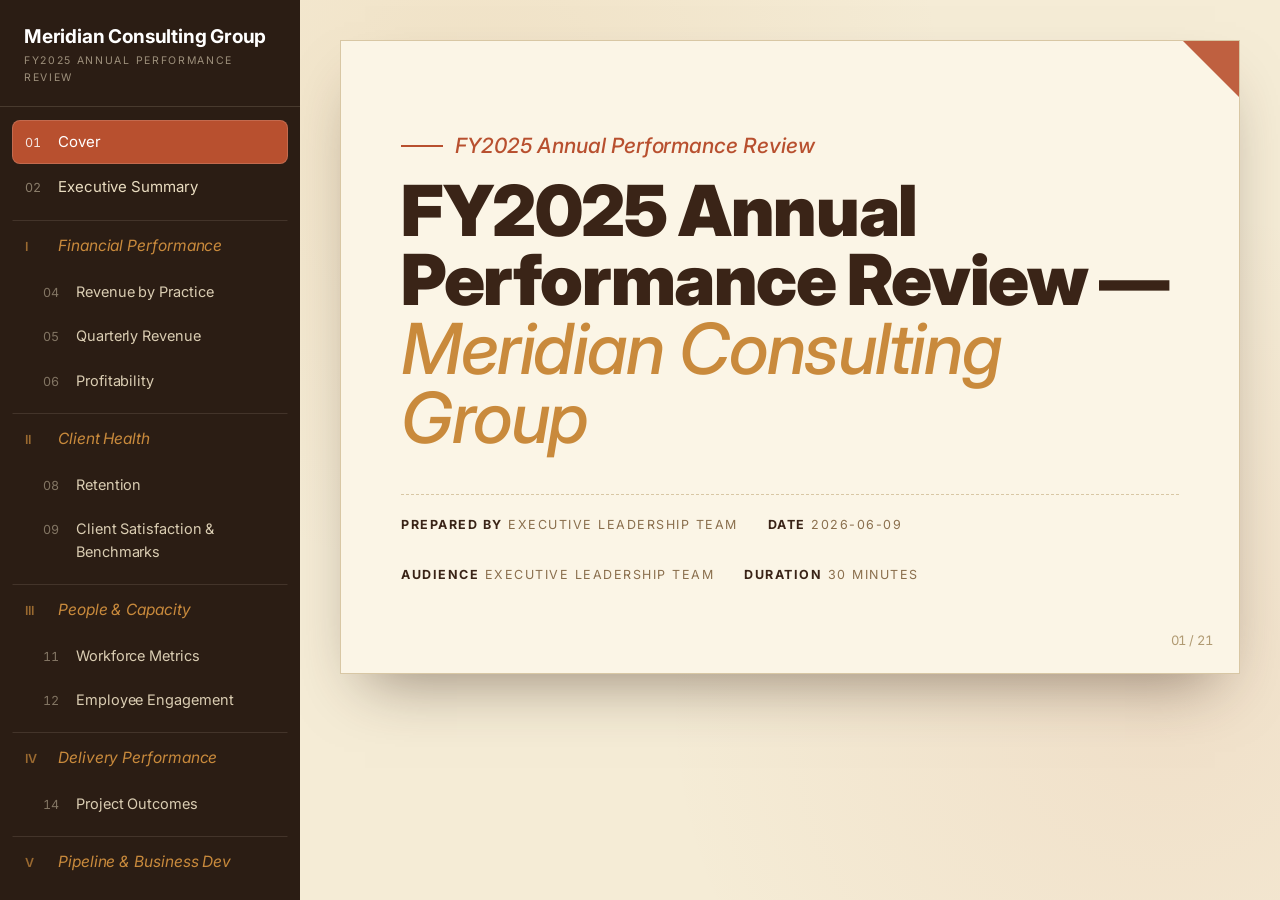
==== Output/2026-06-09-fy2025-annual-review/FY2025-annual-review.html @ 1b6152e4 "modify compose-html-slide" ====
<!DOCTYPE html>
<!--
  ════════════════════════════════════════════════════════════════════════════
  compose-html-slides — TEMPLATE / SKELETON
  ════════════════════════════════════════════════════════════════════════════
  HOW TO USE THIS FILE
  1. Copy it to your output path.
  2. Keep <head>, <style>, and <script> EXACTLY as-is (the design system + the
     navigation logic). The only thing you normally touch in :root is one number,
     --fs-scale, if the whole deck needs to be bigger/smaller.
  3. Replace the <nav> list and the <main> slides with your content, following the
     component examples below. Each component is preceded by a comment telling you
     what data it expects and (for charts) the exact formula to compute its numbers.
  4. Keep the nav contract: one <a> per slide, in order, data-i = 0,1,2,…
     The page-number footers fill in automatically — don't hand-write them.

  See ../SKILL.md for the page-splitting rules, the table→chart mapping, and the
  fidelity rules (carry every "Source:" line and "[needs-verification]" marker).
  See example_deck.html for every component populated with real data.
  ════════════════════════════════════════════════════════════════════════════
-->
<html lang="en">
<head>
<meta charset="UTF-8">
<meta name="viewport" content="width=device-width, initial-scale=1.0">
<title>FY2025 Annual Performance Review — Meridian Consulting Group</title>
<link rel="preconnect" href="https://fonts.googleapis.com">
<link rel="preconnect" href="https://fonts.gstatic.com" crossorigin>
<link href="https://fonts.googleapis.com/css2?family=Inter:ital,wght@0,400..900;1,400..700&display=swap" rel="stylesheet">
<style>
  :root{
    /* ============ PALETTE ============ (recolour the whole deck by editing these) */
    --paper:#f5ecd6; --ink:#2b1d14; --espresso:#3a2417; --crema:#c98a3c;
    --terracotta:#b8502f; --olive:#7a7340; --line:#d8c7a4; --soft:#efe2c4;
    --nav-bg:#2b1d14; --nav-ink:#e9dcc0; --good:#6f7a3a;

    /* ============ TYPE SCALE ============
       ▼▼ MASTER KNOB — change ONLY this to resize EVERY piece of text on every
          slide at once.  1 = 100% (as designed) · 1.1 = +10% · 0.9 = −10%.
       To nudge a single role instead, edit its individual token below. */
    --fs-scale:1;

    /* headings & display */
    --fs-h1:         calc(clamp(40px,5.5vw,72px) * var(--fs-scale));
    --fs-h2:         calc(28px   * var(--fs-scale));
    --fs-h2i:        calc(15px   * var(--fs-scale));   /* circled section number */
    --fs-kicker:     calc(21px   * var(--fs-scale));   /* "Part I" / eyebrow      */
    --fs-quote:      calc(clamp(26px,3.3vw,42px) * var(--fs-scale));
    --fs-statnum:    calc(clamp(32px,4.4vw,52px) * var(--fs-scale));
    --fs-donutnum:   calc(34px   * var(--fs-scale));
    --fs-calloutbig: calc(54px   * var(--fs-scale));

    /* body & labels */
    --fs-lede:       calc(19px   * var(--fs-scale));   /* primary slide prose     */
    --fs-lede-sm:    calc(16.5px * var(--fs-scale));   /* secondary slide prose    */
    --fs-meta:       calc(12.5px * var(--fs-scale));   /* cover meta row           */
    --fs-statcap:    calc(14px   * var(--fs-scale));
    --fs-src:        calc(12.5px * var(--fs-scale));   /* source attribution       */
    --fs-note:       calc(11px   * var(--fs-scale));
    --fs-pageno:     calc(13px   * var(--fs-scale));

    /* chart elements */
    --fs-bartitle:   calc(17px   * var(--fs-scale));
    --fs-barname:    calc(17px   * var(--fs-scale));
    --fs-barval:     calc(17px   * var(--fs-scale));
    --fs-barsmall:   calc(13px   * var(--fs-scale));
    --fs-tick:       calc(11px   * var(--fs-scale));
    --fs-chip:       calc(13px   * var(--fs-scale));
    --fs-legend:     calc(15.5px * var(--fs-scale));
    --fs-donutcap:   calc(11px   * var(--fs-scale));
    --fs-vlab:       calc(18px   * var(--fs-scale));   /* line-chart value labels  */
    --fs-xlab:       calc(13px   * var(--fs-scale));   /* line-chart x labels      */
    --fs-callout:    calc(16px   * var(--fs-scale));
    --fs-bullegend:  calc(14px   * var(--fs-scale));
    --fs-bullbl:     calc(15px   * var(--fs-scale));
    --fs-bulsmall:   calc(12.5px * var(--fs-scale));
    --fs-bulvals:    calc(13.5px * var(--fs-scale));

    /* points / takeaways / q&a */
    --fs-ptic:       calc(23px   * var(--fs-scale));
    --fs-pth3:       calc(17px   * var(--fs-scale));
    --fs-ptp:        calc(14px   * var(--fs-scale));
    --fs-take:       calc(17px   * var(--fs-scale));
    --fs-qaq:        calc(20px   * var(--fs-scale));
    --fs-qaa:        calc(16.5px * var(--fs-scale));

    /* left nav */
    --fs-brand:      calc(19px   * var(--fs-scale));
    --fs-brandsub:   calc(10.5px * var(--fs-scale));
    --fs-nav:        calc(15px   * var(--fs-scale));
    --fs-navnum:     calc(12.5px * var(--fs-scale));
    --fs-navpart:    calc(15.5px * var(--fs-scale));
    --fs-navsub:     calc(14.5px * var(--fs-scale));
    --fs-foot:       calc(12px   * var(--fs-scale));

    /* ============ LAYOUT ============ */
    --nav-w:300px;          /* left navigation width                              */
    --slide-max:1040px;     /* slide content max width                            */
    --slide-min-h:585px;    /* 1040*9/16 ≈ 585 → minimum 16:9; grows taller w/ content */
    --slide-pad:56px 60px;  /* slide inner padding                                */
    --fs-watermark:340px;   /* decorative chapter numeral (independent of --fs-scale) */
  }
  *{box-sizing:border-box;margin:0;padding:0;}
  body{font-family:"Inter",-apple-system,system-ui,sans-serif;color:var(--ink);
    background:var(--espresso);line-height:1.6;-webkit-font-smoothing:antialiased;
    letter-spacing:-.005em;display:flex;height:100vh;overflow:hidden;}
  /* tabular figures for all numeric display elements (column alignment) */
  .stat .num,.bar .val,.bul .vals,.pageno,.donut .center b,.legend b,.chip,
  .linechart .vlab,.nav a .n{font-variant-numeric:tabular-nums;font-feature-settings:"tnum" 1;}

  /* ============ LEFT NAV ============ */
  .nav{width:var(--nav-w);flex:0 0 var(--nav-w);background:var(--nav-bg);color:var(--nav-ink);
    height:100vh;overflow-y:auto;padding:26px 0;display:flex;flex-direction:column;}
  .nav .brand{padding:0 24px 20px;border-bottom:1px solid rgba(233,220,192,.15);}
  .nav .brand b{font-family:"Inter",sans-serif;font-size:var(--fs-brand);color:#fff;display:block;letter-spacing:-.01em;line-height:1.2;}
  .nav .brand span{font-size:var(--fs-brandsub);letter-spacing:.16em;text-transform:uppercase;opacity:.6;display:block;margin-top:4px;}
  .nav ul{list-style:none;padding:12px 0;flex:1;}
  .nav li{margin:1px 12px;}
  .nav a{display:flex;gap:11px;align-items:baseline;padding:9px 12px;border-radius:8px;
    text-decoration:none;color:var(--nav-ink);font-size:var(--fs-nav);transition:.18s;border:1px solid transparent;}
  .nav a .n{font-family:"Inter",sans-serif;font-size:var(--fs-navnum);opacity:.5;min-width:22px;}
  .nav a:hover{background:rgba(233,220,192,.08);}
  .nav a.active{background:var(--terracotta);color:#fff;border-color:rgba(255,255,255,.15);}
  .nav a.active .n{opacity:.85;}
  .nav a.part{margin-top:11px;font-family:"Inter",sans-serif;font-style:italic;font-size:var(--fs-navpart);
    color:var(--crema);border-top:1px solid rgba(233,220,192,.12);border-radius:0 0 8px 8px;padding-top:13px;}
  .nav a.part .n{font-style:normal;font-weight:600;opacity:.7;}
  .nav a.part:hover{background:rgba(233,220,192,.06);}
  .nav a.part.active{background:var(--terracotta);color:#fff;border-radius:8px;border-top-color:transparent;}
  .nav a.sub{padding-left:30px;font-size:var(--fs-navsub);opacity:.92;}
  .nav .foot{padding:16px 24px 0;font-size:var(--fs-foot);opacity:.45;border-top:1px solid rgba(233,220,192,.15);}
  .nav .foot kbd{background:rgba(233,220,192,.15);border-radius:4px;padding:1px 6px;font-family:inherit;}

  /* ============ RIGHT STAGE ============ */
  .stage{flex:1;height:100vh;overflow-y:auto;padding:40px;
    background:var(--paper);
    background-image:
      radial-gradient(circle at 18% 12%, rgba(201,138,60,.10), transparent 42%),
      radial-gradient(circle at 88% 78%, rgba(184,80,47,.08), transparent 45%);}

  .slide{display:none;max-width:var(--slide-max);margin:0 auto;background:#fbf5e6;
    border:1px solid var(--line);min-height:var(--slide-min-h);
    box-shadow:0 30px 60px -25px rgba(58,36,23,.5);
    padding:var(--slide-pad);position:relative;overflow:hidden;
    animation:fade .45s ease;}
  .slide.show{display:block;}
  @keyframes fade{from{opacity:0;transform:translateY(12px);}to{opacity:1;transform:none;}}
  .slide::after{content:"";position:absolute;top:0;right:0;width:0;height:0;
    border-style:solid;border-width:0 56px 56px 0;
    border-color:transparent var(--terracotta) transparent transparent;opacity:.9;}
  .pageno{position:absolute;bottom:22px;right:26px;font-family:"Inter",sans-serif;
    font-size:var(--fs-pageno);color:#b09a72;}

  /* shared type */
  .kicker{font-family:"Inter",sans-serif;font-style:italic;font-weight:500;color:var(--terracotta);
    font-size:var(--fs-kicker);display:flex;align-items:center;gap:12px;}
  .kicker::before{content:"";width:42px;height:2px;background:var(--terracotta);}
  h1{font-family:"Inter",sans-serif;font-weight:900;font-size:var(--fs-h1);
    line-height:.98;letter-spacing:-.02em;color:var(--espresso);margin:14px 0 8px;}
  h1 em{font-style:italic;font-weight:500;color:var(--crema);}
  h2{font-family:"Inter",sans-serif;font-weight:600;font-size:var(--fs-h2);color:var(--espresso);
    margin-bottom:10px;display:flex;align-items:baseline;gap:12px;}
  h2 i{font-style:normal;color:var(--crema);font-size:var(--fs-h2i);border:1.5px solid var(--crema);
    border-radius:50%;width:30px;height:30px;display:inline-flex;align-items:center;justify-content:center;flex:0 0 auto;}
  .lede{max-width:680px;color:#5a4630;font-size:var(--fs-lede);margin-top:14px;}
  .lede.sm{font-size:var(--fs-lede-sm);}

  /* source attribution */
  .src{margin-top:18px;font-size:var(--fs-src);color:#9a815c;font-style:italic;letter-spacing:.02em;}
  .src + .src{margin-top:3px;}
  .note{font-size:var(--fs-note);color:#b08a5a;font-style:italic;}

  /* cover / chapter */
  .cover{display:flex;flex-direction:column;justify-content:center;min-height:520px;}
  .cover .meta{margin-top:34px;padding-top:20px;border-top:1px dashed var(--line);
    display:flex;gap:30px;flex-wrap:wrap;font-size:var(--fs-meta);color:#8a6f4d;text-transform:uppercase;letter-spacing:.12em;}
  .cover .meta b{color:var(--espresso);}
  .chapter .watermark{position:absolute;top:-30px;right:20px;font-family:"Inter",sans-serif;
    font-weight:900;font-size:var(--fs-watermark);line-height:1;color:rgba(184,80,47,.07);pointer-events:none;z-index:0;}
  .chapter .cover{position:relative;z-index:1;}
  .chapter h1{font-weight:800;}

  /* stats */
  .stats{display:grid;grid-template-columns:repeat(3,1fr);margin:8px 0 0;
    border-top:2px solid var(--espresso);border-bottom:2px solid var(--espresso);}
  .stats.four{grid-template-columns:repeat(4,1fr);}
  .stat{padding:26px 20px;border-right:1px solid var(--line);}
  .stat:last-child{border-right:none;}
  .stat .num{font-family:"Inter",sans-serif;font-weight:900;font-size:var(--fs-statnum);
    line-height:1;color:var(--terracotta);letter-spacing:-.02em;}
  .stat .num span{font-size:.40em;color:var(--espresso);font-weight:600;}
  .stat .cap{margin-top:10px;font-size:var(--fs-statcap);color:#6b543a;}

  /* bars */
  .barwrap{margin-top:6px;}
  .bar-title{font-family:"Inter",sans-serif;font-size:var(--fs-bartitle);color:var(--espresso);margin:0 0 14px;font-weight:600;}
  .bar{margin-bottom:16px;}
  .bar .row{display:flex;justify-content:space-between;align-items:baseline;margin-bottom:6px;}
  .bar .name{font-size:var(--fs-barname);font-weight:500;}
  .bar .val{font-family:"Inter",sans-serif;font-weight:600;font-size:var(--fs-barval);color:var(--terracotta);}
  .bar .val small{font-family:"Inter",sans-serif;font-weight:400;font-size:var(--fs-barsmall);color:#9a815c;margin-left:4px;}
  .track{height:16px;background:var(--soft);border-radius:3px;overflow:hidden;position:relative;}
  .fill{height:100%;width:0;border-radius:3px;background:linear-gradient(90deg,var(--crema),var(--terracotta));}
  .fill.down{background:linear-gradient(90deg,#bcae7a,var(--olive));}
  .show .fill{animation:grow 1.1s cubic-bezier(.2,.7,.2,1) forwards;}
  @keyframes grow{to{width:var(--w);}}
  .tick{position:absolute;top:-3px;bottom:-3px;width:2px;background:var(--espresso);opacity:.55;}
  .tick::after{content:attr(data-label);position:absolute;top:-15px;left:50%;transform:translateX(-50%);
    font-size:var(--fs-tick);color:#8a6f4d;white-space:nowrap;font-family:"Inter",sans-serif;}
  .chip{font-family:"Inter",sans-serif;font-weight:600;font-size:var(--fs-chip);margin-left:10px;padding:1px 8px;border-radius:11px;}
  .chip.up{color:var(--good);background:rgba(111,122,58,.14);}
  .chip.dn{color:var(--terracotta);background:rgba(184,80,47,.12);}

  /* two-col */
  .two{display:grid;grid-template-columns:1fr 1fr;gap:46px;align-items:start;margin-top:8px;}
  .two.wide-left{grid-template-columns:1.15fr .85fr;}

  /* donut */
  .donut-wrap{display:flex;flex-direction:column;align-items:center;gap:22px;}
  .donut{position:relative;width:210px;height:210px;}
  .donut svg{transform:rotate(-90deg);}
  .ring{fill:none;stroke-width:28;stroke-dasharray:var(--dash);stroke-dashoffset:var(--off);}
  .show .ring{animation:draw 1.3s ease forwards;}
  @keyframes draw{from{stroke-dasharray:0 999;}}
  .donut .center{position:absolute;inset:0;display:flex;flex-direction:column;align-items:center;justify-content:center;}
  .donut .center b{font-family:"Inter",sans-serif;font-size:var(--fs-donutnum);color:var(--espresso);line-height:1;}
  .donut .center span{font-size:var(--fs-donutcap);color:#8a6f4d;letter-spacing:.1em;}
  .legend{display:flex;flex-direction:column;gap:9px;width:100%;}
  .legend div{display:flex;align-items:center;gap:10px;font-size:var(--fs-legend);}
  .legend i{width:13px;height:13px;border-radius:3px;flex:0 0 auto;}
  .legend b{margin-left:auto;font-family:"Inter",sans-serif;}
  .legend small{color:#8a6f4d;}

  /* line chart */
  .linechart{width:100%;height:auto;}
  .linechart .axis{stroke:var(--line);stroke-width:1;}
  .linechart .area{fill:url(#lg);opacity:.9;}
  .linechart .ln{fill:none;stroke:var(--terracotta);stroke-width:3;stroke-linejoin:round;
    stroke-dasharray:900;stroke-dashoffset:900;}
  .show .linechart .ln{animation:trace 1.4s ease forwards;}
  @keyframes trace{to{stroke-dashoffset:0;}}
  .linechart .dot{fill:#fbf5e6;stroke:var(--terracotta);stroke-width:3;}
  .linechart .vlab{font-family:"Inter",sans-serif;font-weight:700;font-size:var(--fs-vlab);fill:var(--espresso);text-anchor:middle;}
  .linechart .xlab{font-size:var(--fs-xlab);fill:#8a6f4d;text-anchor:middle;}

  /* points */
  .plist{display:grid;grid-template-columns:repeat(3,1fr);gap:26px;margin-top:8px;}
  .pt .ic{width:48px;height:48px;border-radius:13px;background:var(--espresso);color:#fbf5e6;
    display:flex;align-items:center;justify-content:center;font-family:"Inter",sans-serif;
    font-style:italic;font-size:var(--fs-ptic);margin-bottom:14px;}
  .pt:nth-child(2) .ic{background:var(--terracotta);}
  .pt:nth-child(3) .ic{background:var(--olive);}
  .pt h3{font-size:var(--fs-pth3);color:var(--espresso);margin-bottom:6px;}
  .pt p{font-size:var(--fs-ptp);color:#6b543a;}

  /* callout */
  .callout{margin-top:24px;border-left:5px solid var(--terracotta);background:#fff;
    padding:18px 24px;border-radius:0 10px 10px 0;display:flex;align-items:center;gap:22px;}
  .callout .big{font-family:"Inter",sans-serif;font-weight:900;font-size:var(--fs-calloutbig);color:var(--terracotta);line-height:1;}
  .callout .txt{font-size:var(--fs-callout);color:#5a4630;}
  .callout .txt b{color:var(--espresso);}

  /* bullet (benchmark) chart */
  .bullet-legend{display:flex;gap:22px;flex-wrap:wrap;font-size:var(--fs-bullegend);color:#6b543a;margin:6px 0 18px;}
  .bullet-legend span{display:flex;align-items:center;gap:7px;}
  .bullet-legend .dotm{width:13px;height:13px;border-radius:50%;background:var(--terracotta);border:2px solid #fff;box-shadow:0 1px 2px rgba(0,0,0,.3);}
  .bullet-legend .linei{width:14px;height:2px;background:#9a815c;}
  .bullet-legend .linet{width:14px;height:2px;background:var(--olive);}
  .bul{display:grid;grid-template-columns:230px 1fr 140px;gap:16px;align-items:center;margin-bottom:12px;}
  .bul .lbl{font-size:var(--fs-bullbl);color:var(--ink);line-height:1.3;}
  .bul .lbl small{display:block;color:#9a815c;font-size:var(--fs-bulsmall);}
  .bul .track2{position:relative;height:20px;background:var(--soft);border-radius:5px;}
  .bul .band{position:absolute;top:0;bottom:0;background:rgba(122,115,64,.16);border-radius:5px;}
  .bul .ind{position:absolute;top:-3px;bottom:-3px;width:2px;background:#9a815c;}
  .bul .topq{position:absolute;top:-3px;bottom:-3px;width:2px;background:var(--olive);}
  .bul .mcg{position:absolute;top:50%;width:14px;height:14px;border-radius:50%;background:var(--terracotta);
    transform:translate(-50%,-50%);border:2px solid #fff;box-shadow:0 1px 3px rgba(0,0,0,.35);z-index:2;}
  .bul .vals{font-size:var(--fs-bulvals);color:#8a6f4d;text-align:right;font-family:"Inter",sans-serif;letter-spacing:.01em;}
  .bul .vals b{color:var(--terracotta);}

  /* takeaways */
  .takeaways{list-style:none;margin-top:10px;}
  .takeaways li{position:relative;padding:14px 0 14px 30px;border-bottom:1px dashed var(--line);font-size:var(--fs-take);color:#5a4630;}
  .takeaways li:last-child{border-bottom:none;}
  .takeaways li::before{content:"";position:absolute;left:4px;top:20px;width:9px;height:9px;border-radius:50%;background:var(--terracotta);}
  .takeaways li b{color:var(--espresso);}

  /* Q&A */
  .qa{display:flex;flex-direction:column;gap:18px;margin-top:8px;}
  .qa .item{background:#fff;border:1px solid var(--line);border-radius:12px;padding:20px 24px;}
  .qa .q{font-family:"Inter",sans-serif;font-style:italic;font-weight:500;font-size:var(--fs-qaq);color:var(--terracotta);margin-bottom:8px;}
  .qa .a{font-size:var(--fs-qaa);color:#5a4630;}

  .big-quote{font-family:"Inter",sans-serif;font-size:var(--fs-quote);line-height:1.25;
    color:var(--espresso);max-width:820px;font-weight:500;}
  .big-quote em{color:var(--terracotta);font-style:italic;}
</style>
</head>
<body>

  <!-- ============ LEFT NAVIGATION ============
       One <a> per slide, in order, data-i = 0,1,2,…  No gaps.
       Chapter dividers → class="part" (+ a Roman numeral in .n).
       Content slides   → class="sub".  Cover & standalone slides → no class. -->
  <nav class="nav">
    <div class="brand">
      <b>Meridian Consulting Group</b>
      <span>FY2025 Annual Performance Review</span>
    </div>
    <ul id="navlist">
      <li><a href="#" data-i="0" class="active"><span class="n">01</span>Cover</a></li>
      <li><a href="#" data-i="1"><span class="n">02</span>Executive Summary</a></li>

      <li><a href="#" data-i="2" class="part"><span class="n">I</span>Financial Performance</a></li>
      <li><a href="#" data-i="3" class="sub"><span class="n">04</span>Revenue by Practice</a></li>
      <li><a href="#" data-i="4" class="sub"><span class="n">05</span>Quarterly Revenue</a></li>
      <li><a href="#" data-i="5" class="sub"><span class="n">06</span>Profitability</a></li>

      <li><a href="#" data-i="6" class="part"><span class="n">II</span>Client Health</a></li>
      <li><a href="#" data-i="7" class="sub"><span class="n">08</span>Retention</a></li>
      <li><a href="#" data-i="8" class="sub"><span class="n">09</span>Client Satisfaction &amp; Benchmarks</a></li>

      <li><a href="#" data-i="9" class="part"><span class="n">III</span>People &amp; Capacity</a></li>
      <li><a href="#" data-i="10" class="sub"><span class="n">11</span>Workforce Metrics</a></li>
      <li><a href="#" data-i="11" class="sub"><span class="n">12</span>Employee Engagement</a></li>

      <li><a href="#" data-i="12" class="part"><span class="n">IV</span>Delivery Performance</a></li>
      <li><a href="#" data-i="13" class="sub"><span class="n">14</span>Project Outcomes</a></li>

      <li><a href="#" data-i="14" class="part"><span class="n">V</span>Pipeline &amp; Business Dev</a></li>
      <li><a href="#" data-i="15" class="sub"><span class="n">16</span>Open Pipeline</a></li>
      <li><a href="#" data-i="16" class="sub"><span class="n">17</span>Win / Loss Analysis</a></li>

      <li><a href="#" data-i="17" class="part"><span class="n">VI</span>Conclusion</a></li>
      <li><a href="#" data-i="18" class="sub"><span class="n">19</span>Summary</a></li>
      <li><a href="#" data-i="19" class="sub"><span class="n">20</span>Key Takeaways</a></li>
      <li><a href="#" data-i="20" class="sub"><span class="n">21</span>Anticipated Q&amp;A</a></li>
    </ul>
    <div class="foot">
      <kbd>←</kbd> <kbd>→</kbd> to navigate
    </div>
  </nav>

  <!-- ============ RIGHT STAGE ============ -->
  <main class="stage" id="stage">

    <!-- Shared SVG paint servers — defined ONCE for the whole deck so any number
         of line charts can reference url(#lg) without duplicating the id.
         (Two <svg>s both declaring id="lg" is invalid HTML and the ids collide.) -->
    <svg width="0" height="0" aria-hidden="true" focusable="false" style="position:absolute">
      <defs>
        <linearGradient id="lg" x1="0" y1="0" x2="0" y2="1">
          <stop offset="0%" stop-color="#c98a3c" stop-opacity=".55"/>
          <stop offset="100%" stop-color="#c98a3c" stop-opacity="0"/>
        </linearGradient>
      </defs>
    </svg>

    <!-- 00 — COVER -->
    <section class="slide show">
      <div class="cover">
        <p class="kicker">FY2025 Annual Performance Review</p>
        <h1>FY2025 Annual Performance Review — <em>Meridian Consulting Group</em></h1>
        <div class="meta">
          <div><b>Prepared by</b> Executive Leadership Team</div>
          <div><b>Date</b> 2026-06-09</div>
          <div><b>Audience</b> Executive Leadership Team</div>
          <div><b>Duration</b> 30 minutes</div>
        </div>
      </div>
      <div class="pageno"></div>
    </section>

    <!-- 01 — EXECUTIVE SUMMARY -->
    <section class="slide">
      <h2><i>0</i>Executive Summary</h2>
      <ul class="takeaways">
        <li>Revenue $43.7M, +12.9% YoY — above the 8.5% industry average growth rate</li>
        <li>Operating margin 35.8%, stable vs. FY2024 (35.6%)</li>
        <li>Client retention recovered to 89.3% (from 85.3% in FY2024); NPS 52 above industry avg of 44 <span class="note">(Source: ./Data/market/industry_benchmarks.csv)</span></li>
        <li>Headcount 105 <span class="note">(Source: ./Data/people/consultant_roster.csv)</span>; employee engagement improved to 72/100; voluntary attrition below industry average</li>
        <li><b>On-time delivery 54.8% — the year's sharpest operational gap</b></li>
        <li>Weighted pipeline $48M; win rate 29% on tracked competitive deals, below the 33% industry average; primary loss driver is relationship coverage</li>
      </ul>
      <div class="pageno"></div>
    </section>

    <!-- 02 — CHAPTER I: FINANCIAL PERFORMANCE -->
    <section class="slide chapter">
      <div class="watermark">I</div>
      <div class="cover">
        <p class="kicker">Part I</p>
        <h1>Financial<br><em>Performance</em></h1>
        <p class="lede">All five practices grew; total revenue +12.9% YoY at a stable 35.8% margin.</p>
      </div>
      <div class="pageno"></div>
    </section>

    <!-- 03 — REVENUE BY PRACTICE
         Bars: max = 12.3. widths = value/12.3 × 100.
         Tech&Dig 12.3→100%; Strat&Growth 9.6→78.0%; OpsExc 8.7→70.7%; Fin&Risk 7.8→63.4%; HR&People 5.2→42.3% -->
    <section class="slide">
      <h2><i>1</i>Revenue &amp; Growth</h2>
      <p class="lede sm" style="margin-bottom:22px;">Technology &amp; Digital is the largest practice at $12.3M; all five practices grew. Total revenue +12.9% YoY vs. 8.5% industry average <span class="note">(Source: ./Data/market/industry_benchmarks.csv)</span>.</p>
      <div class="barwrap">
        <p class="bar-title">FY2025 Revenue by Practice ($M)</p>
        <div class="bar"><div class="row"><span class="name">Technology &amp; Digital</span><span class="val">$12.3<span>M</span></span></div><div class="track"><div class="fill" style="--w:100%"></div></div></div>
        <div class="bar"><div class="row"><span class="name">Strategy &amp; Growth</span><span class="val">$9.6<span>M</span></span></div><div class="track"><div class="fill" style="--w:78.0%"></div></div></div>
        <div class="bar"><div class="row"><span class="name">Operations Excellence</span><span class="val">$8.7<span>M</span></span></div><div class="track"><div class="fill" style="--w:70.7%"></div></div></div>
        <div class="bar"><div class="row"><span class="name">Finance &amp; Risk</span><span class="val">$7.8<span>M</span></span></div><div class="track"><div class="fill" style="--w:63.4%"></div></div></div>
        <div class="bar"><div class="row"><span class="name">HR &amp; People</span><span class="val">$5.2<span>M</span></span></div><div class="track"><div class="fill" style="--w:42.3%"></div></div></div>
      </div>
      <p class="src">Source: ./Data/financials/quarterly_revenue.csv</p>
      <div class="pageno"></div>
    </section>

    <!-- 04 — QUARTERLY REVENUE (line chart)
         lo=9.0, hi=12.0, range=3.0. x=80,213,347,480.
         Q1 9.8: y=195−(0.8/3.0)×160=152.3  Q2 11.5: y=195−(2.5/3.0)×160=61.7
         Q3 10.7: y=195−(1.7/3.0)×160=104.3  Q4 11.7: y=195−(2.7/3.0)×160=51.0 -->
    <section class="slide">
      <h2><i>2</i>Quarterly Revenue Progression</h2>
      <p class="lede sm" style="margin-bottom:14px;">Quarterly progression was uneven but closed strong: Q4 at $11.7M was the highest quarter of the year.</p>
      <svg class="linechart" viewBox="0 0 560 240" role="img" aria-label="Quarterly revenue FY2025">
        <line class="axis" x1="40" y1="195" x2="520" y2="195"></line>
        <polygon class="area" points="80,195 80,152.3 213,61.7 347,104.3 480,51.0 480,195"></polygon>
        <polyline class="ln" points="80,152.3 213,61.7 347,104.3 480,51.0"></polyline>
        <circle class="dot" cx="80" cy="152.3" r="6"></circle>
        <circle class="dot" cx="213" cy="61.7" r="6"></circle>
        <circle class="dot" cx="347" cy="104.3" r="6"></circle>
        <circle class="dot" cx="480" cy="51.0" r="6"></circle>
        <text class="vlab" x="80" y="136">$9.8M</text>
        <text class="vlab" x="213" y="45">$11.5M</text>
        <text class="vlab" x="347" y="88">$10.7M</text>
        <text class="vlab" x="480" y="35">$11.7M</text>
        <text class="xlab" x="80" y="218">Q1</text>
        <text class="xlab" x="213" y="218">Q2</text>
        <text class="xlab" x="347" y="218">Q3</text>
        <text class="xlab" x="480" y="218">Q4</text>
      </svg>
      <p class="src">Source: ./Data/financials/quarterly_revenue.csv</p>
      <div class="pageno"></div>
    </section>

    <!-- 05 — PROFITABILITY
         Bars: value/max(36.6)×100. Tech&Dig 36.6→100%; OpsExc 36.1→98.6%; HR&People 35.6→97.3%;
         Fin&Risk 35.3→96.4%; Strat&Growth 35.3→96.4%. Margins tightly clustered by design. -->
    <section class="slide">
      <h2><i>3</i>Profitability</h2>
      <p class="lede sm" style="margin-bottom:22px;">Margin held at 35.8% (FY2024: 35.6%) — growth without dilution.</p>
      <div class="barwrap">
        <p class="bar-title">Operating Margin by Practice — bars show actual margin %; range 35.3–36.6% by design</p>
        <div class="bar"><div class="row"><span class="name">Technology &amp; Digital</span><span class="val">36.6<span>%</span> <small>· $12.3M rev</small></span></div><div class="track"><div class="fill" style="--w:100%"></div></div></div>
        <div class="bar"><div class="row"><span class="name">Operations Excellence</span><span class="val">36.1<span>%</span> <small>· $8.7M rev</small></span></div><div class="track"><div class="fill" style="--w:98.6%"></div></div></div>
        <div class="bar"><div class="row"><span class="name">HR &amp; People</span><span class="val">35.6<span>%</span> <small>· $5.2M rev</small></span></div><div class="track"><div class="fill" style="--w:97.3%"></div></div></div>
        <div class="bar"><div class="row"><span class="name">Finance &amp; Risk</span><span class="val">35.3<span>%</span> <small>· $7.8M rev</small></span></div><div class="track"><div class="fill" style="--w:96.4%"></div></div></div>
        <div class="bar"><div class="row"><span class="name">Strategy &amp; Growth</span><span class="val">35.3<span>%</span> <small>· $9.6M rev</small></span></div><div class="track"><div class="fill" style="--w:96.4%"></div></div></div>
      </div>
      <div class="callout">
        <div class="big">35.8<span style="font-size:.4em">%</span></div>
        <div class="txt"><b>Total operating margin — essentially flat vs. FY2024 (35.6%).</b> Cost-to-serve is scaling proportionally rather than eroding.</div>
      </div>
      <p class="src">Source: ./Data/financials/monthly_financials.csv</p>
      <div class="pageno"></div>
    </section>

    <!-- 06 — CHAPTER II: CLIENT HEALTH -->
    <section class="slide chapter">
      <div class="watermark">II</div>
      <div class="cover">
        <p class="kicker">Part II</p>
        <h1>Client<br><em>Health</em></h1>
        <p class="lede">Retention recovered and both key metrics sit above industry averages.</p>
      </div>
      <div class="pageno"></div>
    </section>

    <!-- 07 — RETENTION (line chart)
         lo=82, hi=96, range=14. x=80,280,480.
         FY2023 93.3%: y=195−(11.3/14)×160=65.9  FY2024 85.3%: y=195−(3.3/14)×160=157.3
         FY2025 89.3%: y=195−(7.3/14)×160=111.6 -->
    <section class="slide">
      <h2><i>4</i>Retention</h2>
      <p class="lede sm" style="margin-bottom:14px;">Recovery from the FY2024 dip. Eight churned; primary reasons: pricing (2), competitor (2), budget cuts (2).</p>
      <svg class="linechart" viewBox="0 0 560 240" role="img" aria-label="Client retention rate by fiscal year">
        <line class="axis" x1="40" y1="195" x2="520" y2="195"></line>
        <polygon class="area" points="80,195 80,65.9 280,157.3 480,111.6 480,195"></polygon>
        <polyline class="ln" points="80,65.9 280,157.3 480,111.6"></polyline>
        <circle class="dot" cx="80" cy="65.9" r="6"></circle>
        <circle class="dot" cx="280" cy="157.3" r="6"></circle>
        <circle class="dot" cx="480" cy="111.6" r="6"></circle>
        <text class="vlab" x="80" y="49">93.3%</text>
        <text class="vlab" x="280" y="141">85.3%</text>
        <text class="vlab" x="480" y="95">89.3%</text>
        <text class="xlab" x="80" y="218">FY2023</text>
        <text class="xlab" x="280" y="218">FY2024</text>
        <text class="xlab" x="480" y="218">FY2025</text>
      </svg>
      <p class="src">Source: ./Data/clients/client_retention.csv</p>
      <div class="pageno"></div>
    </section>

    <!-- 08 — CLIENT SATISFACTION & BENCHMARKS (bullet chart)
         NPS: MCG 52, Ind 44, Top 65. lo=38, hi=72, range=34.
           MCG=(52−38)/34×100=41.2%; Ind=(44−38)/34×100=17.6%; Top=(65−38)/34×100=79.4%
           band: left=17.6%, width=61.8%
         Repeat revenue: MCG 68, Ind 60, Top 75. lo=54, hi=82, range=28.
           MCG=(68−54)/28×100=50%; Ind=(60−54)/28×100=21.4%; Top=(75−54)/28×100=75%
           band: left=21.4%, width=53.6% -->
    <section class="slide">
      <h2><i>5</i>Client Satisfaction &amp; Benchmarks</h2>
      <p class="lede sm" style="margin-bottom:14px;">Both metrics above industry averages. Top FY2025 feedback themes: communication (17), project management (15), expertise depth (15) <span class="note">(Source: ./Data/clients/nps_survey_results.csv)</span>.</p>
      <div class="bullet-legend">
        <span><span class="dotm"></span> MCG</span>
        <span><span class="linei"></span> Industry average</span>
        <span><span class="linet"></span> Top quartile</span>
        <span class="note">Oriented so "better" is rightward.</span>
      </div>
      <div class="bul"><div class="lbl">Client NPS<small>0–100</small></div><div class="track2"><div class="band" style="left:17.6%;width:61.8%"></div><div class="ind" style="left:17.6%"></div><div class="topq" style="left:79.4%"></div><div class="mcg" style="left:41.2%"></div></div><div class="vals"><b>52</b> / 44 / 65</div></div>
      <div class="bul"><div class="lbl">Revenue from repeat clients<small>%</small></div><div class="track2"><div class="band" style="left:21.4%;width:53.6%"></div><div class="ind" style="left:21.4%"></div><div class="topq" style="left:75%"></div><div class="mcg" style="left:50%"></div></div><div class="vals"><b>68%</b> / 60% / 75%</div></div>
      <p class="src">Source: ./Data/market/industry_benchmarks.csv</p>
      <div class="pageno"></div>
    </section>

    <!-- 09 — CHAPTER III: PEOPLE & CAPACITY -->
    <section class="slide chapter">
      <div class="watermark">III</div>
      <div class="cover">
        <p class="kicker">Part III</p>
        <h1>People &amp;<br><em>Capacity</em></h1>
        <p class="lede">All three key workforce metrics above industry average; two engagement scores flagged.</p>
      </div>
      <div class="pageno"></div>
    </section>

    <!-- 10 — WORKFORCE METRICS (bullet chart)
         Utilization: MCG 76.2, Ind 73.5, Top 80.1. lo=70, hi=85, range=15.
           MCG=(76.2−70)/15×100=41.3%; Ind=(73.5−70)/15×100=23.3%; Top=(80.1−70)/15×100=67.3%
           band: left=23.3%, width=44.0%
         Revenue/consultant: MCG 342, Ind 318, Top 390. lo=295, hi=415, range=120.
           MCG=(342−295)/120×100=39.2%; Ind=(318−295)/120×100=19.2%; Top=(390−295)/120×100=79.2%
           band: left=19.2%, width=60.0%
         Attrition (lower=better, inverted): MCG 14.8, Ind 16.5, Top 11.0. lo=9, hi=19, range=10.
           raw: MCG=(14.8−9)/10×100=58%; Ind=(16.5−9)/10×100=75%; Top=(11.0−9)/10×100=20%
           inverted: MCG=42%, Ind=25%, Top=80%. band: left=25%, width=55% -->
    <section class="slide">
      <h2><i>6</i>Workforce Metrics</h2>
      <p class="lede sm" style="margin-bottom:14px;">55 of 56 planned hires completed <span class="note">(Source: ./Data/people/hiring_plan.csv)</span>. All three key metrics above industry average.</p>
      <div class="bullet-legend">
        <span><span class="dotm"></span> MCG</span>
        <span><span class="linei"></span> Industry average</span>
        <span><span class="linet"></span> Top quartile</span>
        <span class="note">Attrition inverted — lower is better, so rightward = better.</span>
      </div>
      <div class="bul"><div class="lbl">Consultant utilization<small>%</small></div><div class="track2"><div class="band" style="left:23.3%;width:44.0%"></div><div class="ind" style="left:23.3%"></div><div class="topq" style="left:67.3%"></div><div class="mcg" style="left:41.3%"></div></div><div class="vals"><b>76.2%</b> / 73.5% / 80.1%</div></div>
      <div class="bul"><div class="lbl">Revenue per consultant<small>$K</small></div><div class="track2"><div class="band" style="left:19.2%;width:60.0%"></div><div class="ind" style="left:19.2%"></div><div class="topq" style="left:79.2%"></div><div class="mcg" style="left:39.2%"></div></div><div class="vals"><b>342</b> / 318 / 390</div></div>
      <div class="bul"><div class="lbl">Voluntary attrition<small>% · lower is better</small></div><div class="track2"><div class="band" style="left:25%;width:55%"></div><div class="ind" style="left:25%"></div><div class="topq" style="left:80%"></div><div class="mcg" style="left:42%"></div></div><div class="vals"><b>14.8%</b> / 16.5% / 11.0%</div></div>
      <p class="lede sm" style="margin-top:18px;">Capacity pressure: Tech &amp; Digital running 7 projects with 3 consultants &gt;95% utilized; Finance &amp; Risk near capacity (~80%).</p>
      <p class="src">Source: ./Data/market/industry_benchmarks.csv</p>
      <div class="pageno"></div>
    </section>

    <!-- 11 — EMPLOYEE ENGAGEMENT (bars with ticks for FY2024 vs FY2025)
         Bar width = FY2025 value%. Tick left = FY2024 value%.
         Declining metrics use fill.down. -->
    <section class="slide">
      <h2><i>7</i>Employee Engagement</h2>
      <p class="lede sm" style="margin-bottom:22px;">87% participation; overall up 3 points. Two scores flagged: <span class="note">bars show FY2025; tick marks FY2024.</span></p>
      <div class="barwrap">
        <div class="bar"><div class="row"><span class="name">Overall engagement</span><span class="val">72<span class="chip up">+3</span></span></div><div class="track"><div class="fill" style="--w:72%"></div><div class="tick" data-label="FY24:69" style="left:69%"></div></div></div>
        <div class="bar"><div class="row"><span class="name">Leadership satisfaction</span><span class="val">74<span class="chip up">+3</span></span></div><div class="track"><div class="fill" style="--w:74%"></div><div class="tick" data-label="FY24:71" style="left:71%"></div></div></div>
        <div class="bar"><div class="row"><span class="name">Career development clarity</span><span class="val">61<span class="chip dn">−4 flagged</span></span></div><div class="track"><div class="fill down" style="--w:61%"></div><div class="tick" data-label="FY24:65" style="left:65%"></div></div></div>
        <div class="bar"><div class="row"><span class="name">Work-life balance</span><span class="val">58<span class="chip dn">−2 flagged</span></span></div><div class="track"><div class="fill down" style="--w:58%"></div><div class="tick" data-label="FY24:60" style="left:60%"></div></div></div>
      </div>
      <p class="lede sm" style="margin-top:18px;">Actions committed: practice-specific promotion criteria (due Feb 2026), two Tech &amp; Digital Senior Consultant hires (Q1 2026), semi-annual compensation benchmarking (due Jun 2026).</p>
      <p class="src">Source: ./Data/people/team_survey_fy25.txt</p>
      <div class="pageno"></div>
    </section>

    <!-- 12 — CHAPTER IV: DELIVERY PERFORMANCE -->
    <section class="slide chapter">
      <div class="watermark">IV</div>
      <div class="cover">
        <p class="kicker">Part IV</p>
        <h1>Delivery<br><em>Performance</em></h1>
        <p class="lede">On-time delivery 54.8% — the firm's primary operational gap.</p>
      </div>
      <div class="pageno"></div>
    </section>

    <!-- 13 — PROJECT OUTCOMES
         Stats: 31 projects, 4.15/5.0 satisfaction, 54.8% on-time (callout).
         Margin bars: max=32.6. Fin&Risk 32.6→100%; Tech&Dig 31.6→96.9%;
         HR&People 30.3→92.9%; OpsExc 29.8→91.4%; Strat&Growth 27.1→83.1% -->
    <section class="slide">
      <h2><i>8</i>Project Outcomes</h2>
      <p class="lede sm" style="margin-bottom:22px;">31 projects completed. On-time delivery 54.8% — the firm's primary operational gap. Avg satisfaction 4.15/5.0; margins vary by practice.</p>
      <div class="stats">
        <div class="stat"><div class="num">31</div><div class="cap">Projects completed</div></div>
        <div class="stat"><div class="num">4.15<span>/5.0</span></div><div class="cap">Avg client satisfaction</div></div>
        <div class="stat"><div class="num">30.6<span>%</span></div><div class="cap">Overall avg project margin</div></div>
      </div>
      <div class="callout">
        <div class="big">54.8<span style="font-size:.4em">%</span></div>
        <div class="txt"><b>On-time delivery — the firm's primary operational gap.</b> Fix: tighter SOW scope gates on transformation engagements.</div>
      </div>
      <div class="barwrap" style="margin-top:26px;">
        <p class="bar-title">Avg Project Margin by Practice (%)</p>
        <div class="bar"><div class="row"><span class="name">Finance &amp; Risk</span><span class="val">32.6<span>%</span></span></div><div class="track"><div class="fill" style="--w:100%"></div></div></div>
        <div class="bar"><div class="row"><span class="name">Technology &amp; Digital</span><span class="val">31.6<span>%</span></span></div><div class="track"><div class="fill" style="--w:96.9%"></div></div></div>
        <div class="bar"><div class="row"><span class="name">HR &amp; People</span><span class="val">30.3<span>%</span></span></div><div class="track"><div class="fill" style="--w:92.9%"></div></div></div>
        <div class="bar"><div class="row"><span class="name">Operations Excellence</span><span class="val">29.8<span>%</span></span></div><div class="track"><div class="fill" style="--w:91.4%"></div></div></div>
        <div class="bar"><div class="row"><span class="name">Strategy &amp; Growth</span><span class="val">27.1<span>%</span></span></div><div class="track"><div class="fill" style="--w:83.1%"></div></div></div>
      </div>
      <p class="lede sm" style="margin-top:16px;">Notable wins: Apex Financial ($1.1M, 2 weeks early, 34% margin); Cardinal Health Systems (4.8/5.0, reusable workforce methodology); Quantum Computing (4.6/5.0). Delivery issues: Triumph Automotive (6 weeks late, scope expansion); Empire Retail (partial deliverable, $320K of $500K invoiced, three sponsor changes).</p>
      <p class="src">Source: ./Data/projects/completed_projects.csv</p>
      <div class="pageno"></div>
    </section>

    <!-- 14 — CHAPTER V: PIPELINE & BUSINESS DEVELOPMENT -->
    <section class="slide chapter">
      <div class="watermark">V</div>
      <div class="cover">
        <p class="kicker">Part V</p>
        <h1>Pipeline &amp;<br><em>Business Development</em></h1>
        <p class="lede">Weighted pipeline $48M; win rate 29% — below the 33% industry average.</p>
      </div>
      <div class="pageno"></div>
    </section>

    <!-- 15 — OPEN PIPELINE (bars on weighted value)
         Max weighted = 27.4. Verbal Commit 27.4→100%; Negotiation 14.2→51.8%;
         Proposal Submitted 4.0→14.6%; Qualification 2.3→8.4% -->
    <section class="slide">
      <h2><i>9</i>Open Pipeline</h2>
      <p class="lede sm" style="margin-bottom:22px;">Weighted pipeline $48M; $27.4M in Verbal Commit stage.</p>
      <div class="barwrap">
        <p class="bar-title">Weighted Pipeline by Stage ($M) — total weighted $47.9M</p>
        <div class="bar"><div class="row"><span class="name">Verbal Commit</span><span class="val">$27.4<span>M</span> <small>· $32.3M expected</small></span></div><div class="track"><div class="fill" style="--w:100%"></div></div></div>
        <div class="bar"><div class="row"><span class="name">Negotiation</span><span class="val">$14.2<span>M</span> <small>· $21.9M expected</small></span></div><div class="track"><div class="fill" style="--w:51.8%"></div></div></div>
        <div class="bar"><div class="row"><span class="name">Proposal Submitted</span><span class="val">$4.0<span>M</span> <small>· $11.4M expected</small></span></div><div class="track"><div class="fill" style="--w:14.6%"></div></div></div>
        <div class="bar"><div class="row"><span class="name">Qualification</span><span class="val">$2.3<span>M</span> <small>· $15.3M expected</small></span></div><div class="track"><div class="fill" style="--w:8.4%"></div></div></div>
      </div>
      <p class="src">Source: ./Data/pipeline/sales_pipeline.csv</p>
      <div class="pageno"></div>
    </section>

    <!-- 16 — WIN / LOSS ANALYSIS (donut)
         C=547. Lost 17/24: 17/24×547=387.4→387, offset=0.
         Won 7/24: 7/24×547=159.5→160, offset=−387. Sum=547 ✓ -->
    <section class="slide">
      <h2><i>10</i>Win / Loss Analysis</h2>
      <p class="lede sm" style="margin-bottom:24px;">29% win rate (7/24 deals) — below the 33% competitive RFP and 35% all-proposals industry averages. Relationship gap drove 8 of 17 losses; not a quality or price issue. Primary competitors: Deloitte (4), BCG (4), Accenture (3), Oliver Wyman (3).</p>
      <div class="two">
        <div class="donut-wrap">
          <div class="donut">
            <svg width="210" height="210" viewBox="0 0 210 210">
              <circle class="ring" cx="105" cy="105" r="87" stroke="#3a2417" style="--dash:387 547;--off:0"></circle>
              <circle class="ring" cx="105" cy="105" r="87" stroke="#7a7340" style="--dash:160 547;--off:-387"></circle>
            </svg>
            <div class="center"><b>29%</b><span>WIN RATE</span></div>
          </div>
          <div class="legend">
            <div><i style="background:#3a2417"></i>Lost <b>17 deals <small>· $13.8M</small></b></div>
            <div><i style="background:#7a7340"></i>Won <b>7 deals <small>· $6.5M</small></b></div>
          </div>
        </div>
        <div style="align-self:center;">
          <p class="lede sm">Win drivers: prior relationship (4 of 7), innovation in approach (1), expertise (1), price (1).</p>
          <p class="lede sm" style="margin-top:14px;">Deepen existing accounts before chasing new logos — 68% of revenue already comes from repeat clients, and relationship is the primary win predictor in our own data.</p>
        </div>
      </div>
      <p class="src">Source: ./Data/pipeline/win_loss_analysis.csv</p>
      <div class="pageno"></div>
    </section>

    <!-- 17 — CHAPTER VI: CONCLUSION -->
    <section class="slide chapter">
      <div class="watermark">VI</div>
      <div class="cover">
        <p class="kicker">Part VI</p>
        <h1><em>Conclusion</em></h1>
        <p class="lede">Strong growth and margin stability in FY2025 — with a clear punch-list for FY2026.</p>
      </div>
      <div class="pageno"></div>
    </section>

    <!-- 18 — SUMMARY -->
    <section class="slide">
      <h2><i>11</i>Summary</h2>
      <p class="big-quote">Strong growth and margin stability in FY2025. Two areas require focused ELT action in FY2026: <em>on-time delivery discipline</em> and <em>BD relationship coverage</em>.</p>
      <div class="pageno"></div>
    </section>

    <!-- 19 — KEY TAKEAWAYS -->
    <section class="slide">
      <h2><i>12</i>Key Takeaways</h2>
      <ul class="takeaways">
        <li><b>Revenue $43.7M (+12.9% YoY), margin 35.8%</b> — growth without margin dilution</li>
        <li><b>Client retention recovered to 89.3%;</b> NPS and repeat-revenue metrics above industry average</li>
        <li><b>People metrics broadly healthy;</b> Technology &amp; Digital capacity and junior career development clarity require near-term action</li>
        <li><b>On-time delivery at 54.8% is the firm's sharpest operational gap</b> — scope gate discipline is the primary fix</li>
        <li><b>$48M weighted pipeline is strong;</b> win rate improvement requires a relationship coverage strategy, not a pricing or quality fix</li>
      </ul>
      <div class="pageno"></div>
    </section>

    <!-- 20 — ANTICIPATED Q&A -->
    <section class="slide">
      <h2><i>13</i>Anticipated Q&amp;A</h2>
      <div class="qa">
        <div class="item">
          <p class="q">Why did on-time delivery fall to 54.8%?</p>
          <p class="a">Two root causes: mid-engagement scope expansion without timely amendments (Triumph pattern) and client-side sponsor instability (Empire pattern). Fix is tighter SOW scope gates on transformation engagements.</p>
        </div>
        <div class="item">
          <p class="q">If we're losing on relationships, not quality, what's the fix?</p>
          <p class="a">Deepen existing accounts before chasing new logos — 68% of revenue already comes from repeat clients, and relationship is the primary win predictor in our own data.</p>
        </div>
      </div>
      <div class="pageno"></div>
    </section>

  </main>

<script>
  const slides = document.querySelectorAll('.slide');
  const links  = document.querySelectorAll('#navlist a');
  let current = 0;

  // auto page numbers: NN / total
  slides.forEach((s,i)=>{
    const p = s.querySelector('.pageno');
    if(p) p.textContent = String(i+1).padStart(2,'0') + ' / ' + String(slides.length).padStart(2,'0');
  });

  function go(i){
    if(i < 0 || i >= slides.length) return;
    slides[current].classList.remove('show');
    links[current].classList.remove('active');
    current = i;
    slides[current].classList.add('show');
    links[current].classList.add('active');
    links[current].scrollIntoView({block:'nearest'});
    document.getElementById('stage').scrollTop = 0; // reset to top on switch
  }

  links.forEach(a=>{
    a.addEventListener('click', e=>{
      e.preventDefault();
      go(parseInt(a.dataset.i,10));
    });
  });

  document.addEventListener('keydown', e=>{
    if(e.key === 'ArrowRight' || e.key === 'PageDown') go(current+1);
    if(e.key === 'ArrowLeft'  || e.key === 'PageUp')   go(current-1);
  });
</script>
</body>
</html>
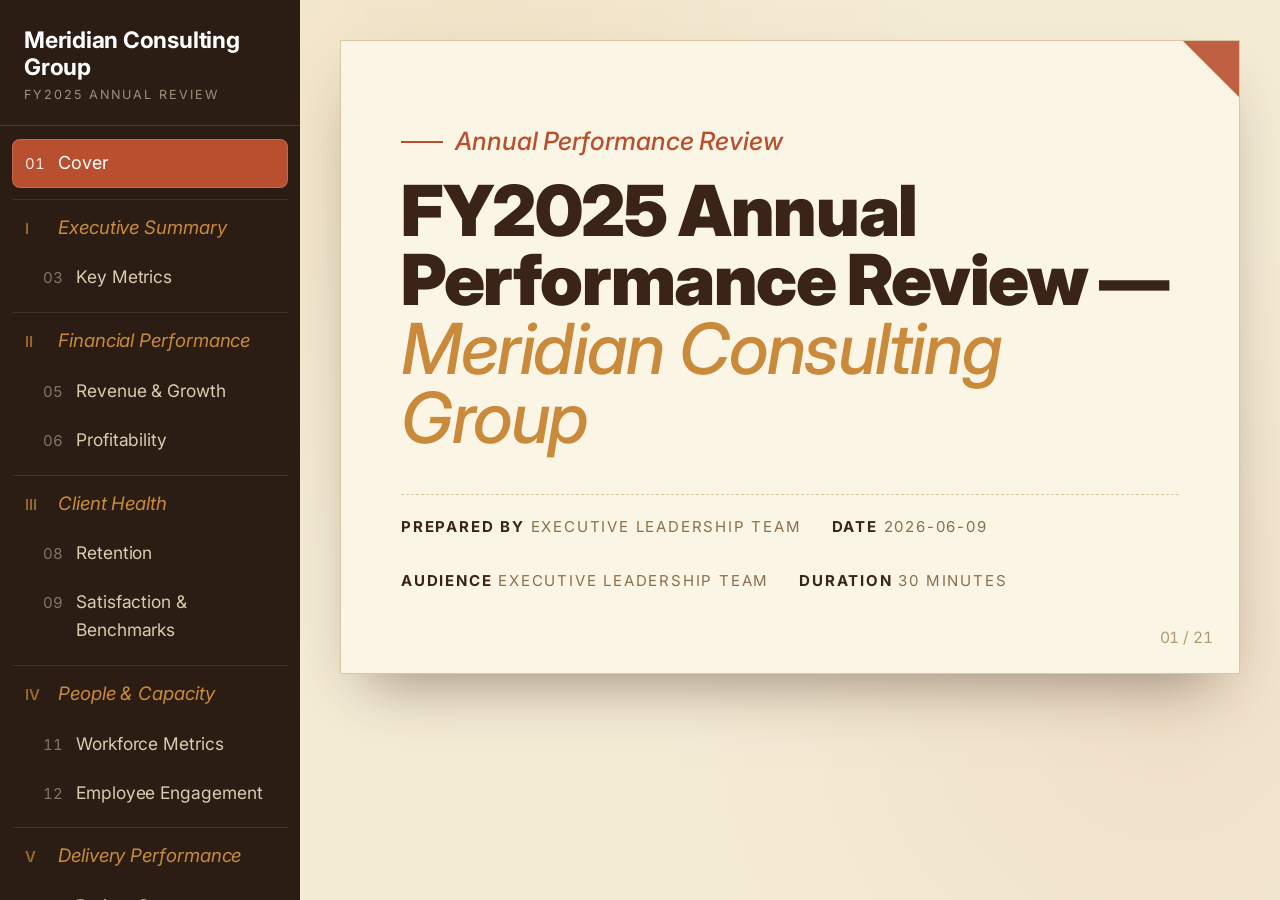
==== commit f36ebc27: "feat: FY2025 Annual Review の HTML スライドデッキを生成 compose-html-slides スキルで narrative.md から21枚の自己完結型 HTMLデ" ====
--- a/Output/2026-06-09-fy2025-annual-review/FY2025-annual-review.html
+++ b/Output/2026-06-09-fy2025-annual-review/FY2025-annual-review.html
@@ -16,14 +16,14 @@
 
   See ../SKILL.md for the page-splitting rules, the table→chart mapping, and the
   fidelity rules (carry every "Source:" line and "[needs-verification]" marker).
-  See example_deck.html for every component populated with real data.
+  Every component appears once below, populated with representative demo data.
   ════════════════════════════════════════════════════════════════════════════
 -->
 <html lang="en">
 <head>
 <meta charset="UTF-8">
 <meta name="viewport" content="width=device-width, initial-scale=1.0">
-<title>FY2025 Annual Performance Review — Meridian Consulting Group</title>
+<title>DECK TITLE — Organization</title>
 <link rel="preconnect" href="https://fonts.googleapis.com">
 <link rel="preconnect" href="https://fonts.gstatic.com" crossorigin>
 <link href="https://fonts.googleapis.com/css2?family=Inter:ital,wght@0,400..900;1,400..700&display=swap" rel="stylesheet">
@@ -36,9 +36,10 @@
 
     /* ============ TYPE SCALE ============
        ▼▼ MASTER KNOB — change ONLY this to resize EVERY piece of text on every
-          slide at once.  1 = 100% (as designed) · 1.1 = +10% · 0.9 = −10%.
+          slide at once.  1.0 = original design · 1.2 = shipped default (+20%) ·
+          push higher for a large room, lower for a denser deck.
        To nudge a single role instead, edit its individual token below. */
-    --fs-scale:1;
+    --fs-scale:1.2;
 
     /* headings & display */
     --fs-h1:         calc(clamp(40px,5.5vw,72px) * var(--fs-scale));
@@ -70,6 +71,10 @@
     --fs-donutcap:   calc(11px   * var(--fs-scale));
     --fs-vlab:       calc(18px   * var(--fs-scale));   /* line-chart value labels  */
     --fs-xlab:       calc(13px   * var(--fs-scale));   /* line-chart x labels      */
+    --fs-histcount:  calc(15px   * var(--fs-scale));   /* histogram bin counts     */
+    --fs-histx:      calc(13px   * var(--fs-scale));   /* histogram bin labels     */
+    --fs-scatlab:    calc(12px   * var(--fs-scale));   /* scatter tick labels      */
+    --fs-scattitle:  calc(13.5px * var(--fs-scale));   /* scatter axis titles      */
     --fs-callout:    calc(16px   * var(--fs-scale));
     --fs-bullegend:  calc(14px   * var(--fs-scale));
     --fs-bullbl:     calc(15px   * var(--fs-scale));
@@ -179,6 +184,10 @@
     font-weight:900;font-size:var(--fs-watermark);line-height:1;color:rgba(184,80,47,.07);pointer-events:none;z-index:0;}
   .chapter .cover{position:relative;z-index:1;}
   .chapter h1{font-weight:800;}
+  /* Cover + chapter-divider display titles keep their pre-bump size: the /1.2
+     cancels the global +20% (--fs-scale) so these already-large titles don't grow,
+     while still tracking any future --fs-scale change. */
+  .cover h1{font-size:calc(var(--fs-h1) / 1.2);}
 
   /* stats */
   .stats{display:grid;grid-template-columns:repeat(3,1fr);margin:8px 0 0;
@@ -243,6 +252,30 @@
   .linechart .vlab{font-family:"Inter",sans-serif;font-weight:700;font-size:var(--fs-vlab);fill:var(--espresso);text-anchor:middle;}
   .linechart .xlab{font-size:var(--fs-xlab);fill:#8a6f4d;text-anchor:middle;}
 
+  /* histogram (distribution of one variable; bins contiguous) */
+  .histwrap{margin-top:6px;}
+  .hist-title{font-family:"Inter",sans-serif;font-size:var(--fs-bartitle);color:var(--espresso);margin:0 0 18px;font-weight:600;}
+  .hist{display:flex;align-items:flex-end;gap:3px;height:280px;padding-top:26px;border-bottom:2px solid var(--espresso);}
+  .hist .col{flex:1;height:100%;display:flex;flex-direction:column;justify-content:flex-end;}
+  .hist .hbar{width:100%;height:0;border-radius:3px 3px 0 0;position:relative;
+    background:linear-gradient(180deg,var(--crema),var(--terracotta));}
+  .show .hist .hbar{animation:histgrow 1.1s cubic-bezier(.2,.7,.2,1) forwards;}
+  @keyframes histgrow{to{height:var(--h);}}
+  .hist .hbar::before{content:attr(data-c);position:absolute;top:-22px;left:0;right:0;text-align:center;
+    font-family:"Inter",sans-serif;font-weight:600;font-size:var(--fs-histcount);color:var(--terracotta);}
+  .hist-x{display:flex;gap:3px;margin-top:8px;}
+  .hist-x span{flex:1;text-align:center;font-size:var(--fs-histx);color:#8a6f4d;}
+
+  /* scatter plot (two value axes; vary .mk r for a bubble chart) */
+  .scatter{width:100%;height:auto;}
+  .scatter .grid{stroke:var(--line);stroke-width:1;}
+  .scatter .axis{stroke:var(--espresso);stroke-width:1.5;}
+  .scatter .mk{fill:var(--terracotta);fill-opacity:.72;stroke:#fbf5e6;stroke-width:1.5;}
+  .show .scatter .mk{animation:pop .55s cubic-bezier(.2,.7,.2,1) backwards;transform-box:fill-box;transform-origin:center;}
+  @keyframes pop{from{transform:scale(0);}}
+  .scatter .alab{font-size:var(--fs-scatlab);fill:#8a6f4d;}
+  .scatter .atitle{font-family:"Inter",sans-serif;font-size:var(--fs-scattitle);font-weight:600;fill:var(--espresso);}
+
   /* points */
   .plist{display:grid;grid-template-columns:repeat(3,1fr);gap:26px;margin-top:8px;}
   .pt .ic{width:48px;height:48px;border-radius:13px;background:var(--espresso);color:#fbf5e6;
@@ -294,6 +327,9 @@
   .big-quote{font-family:"Inter",sans-serif;font-size:var(--fs-quote);line-height:1.25;
     color:var(--espresso);max-width:820px;font-weight:500;}
   .big-quote em{color:var(--terracotta);font-style:italic;}
+  /* Summary-slide body: 20% smaller than its pre-bump size (×.8), with /1.2 to
+     cancel the global +20% bump. Tracks --fs-scale like everything else. */
+  .big-quote.summary-body{font-size:calc(var(--fs-quote) * .8 / 1.2);}
 </style>
 </head>
 <body>
@@ -305,33 +341,27 @@
   <nav class="nav">
     <div class="brand">
       <b>Meridian Consulting Group</b>
-      <span>FY2025 Annual Performance Review</span>
+      <span>FY2025 Annual Review</span>
     </div>
     <ul id="navlist">
       <li><a href="#" data-i="0" class="active"><span class="n">01</span>Cover</a></li>
-      <li><a href="#" data-i="1"><span class="n">02</span>Executive Summary</a></li>
-
-      <li><a href="#" data-i="2" class="part"><span class="n">I</span>Financial Performance</a></li>
-      <li><a href="#" data-i="3" class="sub"><span class="n">04</span>Revenue by Practice</a></li>
-      <li><a href="#" data-i="4" class="sub"><span class="n">05</span>Quarterly Revenue</a></li>
+      <li><a href="#" data-i="1" class="part"><span class="n">I</span>Executive Summary</a></li>
+      <li><a href="#" data-i="2" class="sub"><span class="n">03</span>Key Metrics</a></li>
+      <li><a href="#" data-i="3" class="part"><span class="n">II</span>Financial Performance</a></li>
+      <li><a href="#" data-i="4" class="sub"><span class="n">05</span>Revenue &amp; Growth</a></li>
       <li><a href="#" data-i="5" class="sub"><span class="n">06</span>Profitability</a></li>
-
-      <li><a href="#" data-i="6" class="part"><span class="n">II</span>Client Health</a></li>
+      <li><a href="#" data-i="6" class="part"><span class="n">III</span>Client Health</a></li>
       <li><a href="#" data-i="7" class="sub"><span class="n">08</span>Retention</a></li>
-      <li><a href="#" data-i="8" class="sub"><span class="n">09</span>Client Satisfaction &amp; Benchmarks</a></li>
-
-      <li><a href="#" data-i="9" class="part"><span class="n">III</span>People &amp; Capacity</a></li>
+      <li><a href="#" data-i="8" class="sub"><span class="n">09</span>Satisfaction &amp; Benchmarks</a></li>
+      <li><a href="#" data-i="9" class="part"><span class="n">IV</span>People &amp; Capacity</a></li>
       <li><a href="#" data-i="10" class="sub"><span class="n">11</span>Workforce Metrics</a></li>
       <li><a href="#" data-i="11" class="sub"><span class="n">12</span>Employee Engagement</a></li>
-
-      <li><a href="#" data-i="12" class="part"><span class="n">IV</span>Delivery Performance</a></li>
+      <li><a href="#" data-i="12" class="part"><span class="n">V</span>Delivery Performance</a></li>
       <li><a href="#" data-i="13" class="sub"><span class="n">14</span>Project Outcomes</a></li>
-
-      <li><a href="#" data-i="14" class="part"><span class="n">V</span>Pipeline &amp; Business Dev</a></li>
+      <li><a href="#" data-i="14" class="part"><span class="n">VI</span>Pipeline &amp; Biz Dev</a></li>
       <li><a href="#" data-i="15" class="sub"><span class="n">16</span>Open Pipeline</a></li>
       <li><a href="#" data-i="16" class="sub"><span class="n">17</span>Win / Loss Analysis</a></li>
-
-      <li><a href="#" data-i="17" class="part"><span class="n">VI</span>Conclusion</a></li>
+      <li><a href="#" data-i="17" class="part"><span class="n">VII</span>Conclusion</a></li>
       <li><a href="#" data-i="18" class="sub"><span class="n">19</span>Summary</a></li>
       <li><a href="#" data-i="19" class="sub"><span class="n">20</span>Key Takeaways</a></li>
       <li><a href="#" data-i="20" class="sub"><span class="n">21</span>Anticipated Q&amp;A</a></li>
@@ -356,10 +386,10 @@
       </defs>
     </svg>
 
-    <!-- 00 — COVER -->
+    <!-- ░░ COVER ░░ -->
     <section class="slide show">
       <div class="cover">
-        <p class="kicker">FY2025 Annual Performance Review</p>
+        <p class="kicker">Annual Performance Review</p>
         <h1>FY2025 Annual Performance Review — <em>Meridian Consulting Group</em></h1>
         <div class="meta">
           <div><b>Prepared by</b> Executive Leadership Team</div>
@@ -371,127 +401,129 @@
       <div class="pageno"></div>
     </section>
 
-    <!-- 01 — EXECUTIVE SUMMARY -->
-    <section class="slide">
-      <h2><i>0</i>Executive Summary</h2>
+    <!-- ░░ CHAPTER: EXECUTIVE SUMMARY ░░ -->
+    <section class="slide chapter">
+      <div class="watermark">I</div>
+      <div class="cover">
+        <p class="kicker">Part I</p>
+        <h1>Executive<br><em>Summary</em></h1>
+        <p class="lede">A snapshot of FY2025 performance across finance, clients, people, delivery, and pipeline.</p>
+      </div>
+      <div class="pageno"></div>
+    </section>
+
+    <!-- ░░ CONTENT: EXECUTIVE SUMMARY body ░░ -->
+    <section class="slide">
+      <h2><i>1</i>Executive Summary</h2>
       <ul class="takeaways">
         <li>Revenue $43.7M, +12.9% YoY — above the 8.5% industry average growth rate</li>
         <li>Operating margin 35.8%, stable vs. FY2024 (35.6%)</li>
         <li>Client retention recovered to 89.3% (from 85.3% in FY2024); NPS 52 above industry avg of 44 <span class="note">(Source: ./Data/market/industry_benchmarks.csv)</span></li>
         <li>Headcount 105 <span class="note">(Source: ./Data/people/consultant_roster.csv)</span>; employee engagement improved to 72/100; voluntary attrition below industry average</li>
-        <li><b>On-time delivery 54.8% — the year's sharpest operational gap</b></li>
         <li>Weighted pipeline $48M; win rate 29% on tracked competitive deals, below the 33% industry average; primary loss driver is relationship coverage</li>
       </ul>
-      <div class="pageno"></div>
-    </section>
-
-    <!-- 02 — CHAPTER I: FINANCIAL PERFORMANCE -->
-    <section class="slide chapter">
-      <div class="watermark">I</div>
-      <div class="cover">
-        <p class="kicker">Part I</p>
-        <h1>Financial<br><em>Performance</em></h1>
-        <p class="lede">All five practices grew; total revenue +12.9% YoY at a stable 35.8% margin.</p>
-      </div>
-      <div class="pageno"></div>
-    </section>
-
-    <!-- 03 — REVENUE BY PRACTICE
-         Bars: max = 12.3. widths = value/12.3 × 100.
-         Tech&Dig 12.3→100%; Strat&Growth 9.6→78.0%; OpsExc 8.7→70.7%; Fin&Risk 7.8→63.4%; HR&People 5.2→42.3% -->
-    <section class="slide">
-      <h2><i>1</i>Revenue &amp; Growth</h2>
-      <p class="lede sm" style="margin-bottom:22px;">Technology &amp; Digital is the largest practice at $12.3M; all five practices grew. Total revenue +12.9% YoY vs. 8.5% industry average <span class="note">(Source: ./Data/market/industry_benchmarks.csv)</span>.</p>
-      <div class="barwrap">
-        <p class="bar-title">FY2025 Revenue by Practice ($M)</p>
-        <div class="bar"><div class="row"><span class="name">Technology &amp; Digital</span><span class="val">$12.3<span>M</span></span></div><div class="track"><div class="fill" style="--w:100%"></div></div></div>
-        <div class="bar"><div class="row"><span class="name">Strategy &amp; Growth</span><span class="val">$9.6<span>M</span></span></div><div class="track"><div class="fill" style="--w:78.0%"></div></div></div>
-        <div class="bar"><div class="row"><span class="name">Operations Excellence</span><span class="val">$8.7<span>M</span></span></div><div class="track"><div class="fill" style="--w:70.7%"></div></div></div>
-        <div class="bar"><div class="row"><span class="name">Finance &amp; Risk</span><span class="val">$7.8<span>M</span></span></div><div class="track"><div class="fill" style="--w:63.4%"></div></div></div>
-        <div class="bar"><div class="row"><span class="name">HR &amp; People</span><span class="val">$5.2<span>M</span></span></div><div class="track"><div class="fill" style="--w:42.3%"></div></div></div>
-      </div>
-      <p class="src">Source: ./Data/financials/quarterly_revenue.csv</p>
-      <div class="pageno"></div>
-    </section>
-
-    <!-- 04 — QUARTERLY REVENUE (line chart)
-         lo=9.0, hi=12.0, range=3.0. x=80,213,347,480.
-         Q1 9.8: y=195−(0.8/3.0)×160=152.3  Q2 11.5: y=195−(2.5/3.0)×160=61.7
-         Q3 10.7: y=195−(1.7/3.0)×160=104.3  Q4 11.7: y=195−(2.7/3.0)×160=51.0 -->
-    <section class="slide">
-      <h2><i>2</i>Quarterly Revenue Progression</h2>
-      <p class="lede sm" style="margin-bottom:14px;">Quarterly progression was uneven but closed strong: Q4 at $11.7M was the highest quarter of the year.</p>
-      <svg class="linechart" viewBox="0 0 560 240" role="img" aria-label="Quarterly revenue FY2025">
-        <line class="axis" x1="40" y1="195" x2="520" y2="195"></line>
-        <polygon class="area" points="80,195 80,152.3 213,61.7 347,104.3 480,51.0 480,195"></polygon>
-        <polyline class="ln" points="80,152.3 213,61.7 347,104.3 480,51.0"></polyline>
-        <circle class="dot" cx="80" cy="152.3" r="6"></circle>
-        <circle class="dot" cx="213" cy="61.7" r="6"></circle>
-        <circle class="dot" cx="347" cy="104.3" r="6"></circle>
-        <circle class="dot" cx="480" cy="51.0" r="6"></circle>
-        <text class="vlab" x="80" y="136">$9.8M</text>
-        <text class="vlab" x="213" y="45">$11.5M</text>
-        <text class="vlab" x="347" y="88">$10.7M</text>
-        <text class="vlab" x="480" y="35">$11.7M</text>
-        <text class="xlab" x="80" y="218">Q1</text>
-        <text class="xlab" x="213" y="218">Q2</text>
-        <text class="xlab" x="347" y="218">Q3</text>
-        <text class="xlab" x="480" y="218">Q4</text>
-      </svg>
-      <p class="src">Source: ./Data/financials/quarterly_revenue.csv</p>
-      <div class="pageno"></div>
-    </section>
-
-    <!-- 05 — PROFITABILITY
-         Bars: value/max(36.6)×100. Tech&Dig 36.6→100%; OpsExc 36.1→98.6%; HR&People 35.6→97.3%;
-         Fin&Risk 35.3→96.4%; Strat&Growth 35.3→96.4%. Margins tightly clustered by design. -->
-    <section class="slide">
-      <h2><i>3</i>Profitability</h2>
-      <p class="lede sm" style="margin-bottom:22px;">Margin held at 35.8% (FY2024: 35.6%) — growth without dilution.</p>
-      <div class="barwrap">
-        <p class="bar-title">Operating Margin by Practice — bars show actual margin %; range 35.3–36.6% by design</p>
-        <div class="bar"><div class="row"><span class="name">Technology &amp; Digital</span><span class="val">36.6<span>%</span> <small>· $12.3M rev</small></span></div><div class="track"><div class="fill" style="--w:100%"></div></div></div>
-        <div class="bar"><div class="row"><span class="name">Operations Excellence</span><span class="val">36.1<span>%</span> <small>· $8.7M rev</small></span></div><div class="track"><div class="fill" style="--w:98.6%"></div></div></div>
-        <div class="bar"><div class="row"><span class="name">HR &amp; People</span><span class="val">35.6<span>%</span> <small>· $5.2M rev</small></span></div><div class="track"><div class="fill" style="--w:97.3%"></div></div></div>
-        <div class="bar"><div class="row"><span class="name">Finance &amp; Risk</span><span class="val">35.3<span>%</span> <small>· $7.8M rev</small></span></div><div class="track"><div class="fill" style="--w:96.4%"></div></div></div>
-        <div class="bar"><div class="row"><span class="name">Strategy &amp; Growth</span><span class="val">35.3<span>%</span> <small>· $9.6M rev</small></span></div><div class="track"><div class="fill" style="--w:96.4%"></div></div></div>
-      </div>
       <div class="callout">
-        <div class="big">35.8<span style="font-size:.4em">%</span></div>
-        <div class="txt"><b>Total operating margin — essentially flat vs. FY2024 (35.6%).</b> Cost-to-serve is scaling proportionally rather than eroding.</div>
-      </div>
-      <p class="src">Source: ./Data/financials/monthly_financials.csv</p>
-      <div class="pageno"></div>
-    </section>
-
-    <!-- 06 — CHAPTER II: CLIENT HEALTH -->
+        <div class="big">54.8%</div>
+        <div class="txt"><b>On-time delivery 54.8% — the year's sharpest operational gap</b></div>
+      </div>
+      <div class="pageno"></div>
+    </section>
+
+    <!-- ░░ CHAPTER: FINANCIAL PERFORMANCE ░░ -->
     <section class="slide chapter">
       <div class="watermark">II</div>
       <div class="cover">
         <p class="kicker">Part II</p>
+        <h1>Financial<br><em>Performance</em></h1>
+        <p class="lede">Revenue grew 12.9% to $43.7M with stable margins across all five practices.</p>
+      </div>
+      <div class="pageno"></div>
+    </section>
+
+    <!-- ░░ CONTENT: REVENUE & GROWTH ░░ -->
+    <section class="slide">
+      <h2><i>1</i>Revenue &amp; Growth</h2>
+      <p class="lede sm" style="margin-bottom:16px;">Technology &amp; Digital is the largest practice at $12.3M; all five practices grew. Total revenue +12.9% YoY vs. 8.5% industry average <span class="note">(Source: ./Data/market/industry_benchmarks.csv)</span>.</p>
+      <div class="two wide-left">
+        <div>
+          <div class="barwrap">
+            <p class="bar-title">FY2025 Revenue by Practice ($M)</p>
+            <div class="bar"><div class="row"><span class="name">Technology &amp; Digital</span><span class="val">$12.3M</span></div><div class="track"><div class="fill" style="--w:100%"></div></div></div>
+            <div class="bar"><div class="row"><span class="name">Strategy &amp; Growth</span><span class="val">$9.6M</span></div><div class="track"><div class="fill" style="--w:78.0%"></div></div></div>
+            <div class="bar"><div class="row"><span class="name">Operations Excellence</span><span class="val">$8.7M</span></div><div class="track"><div class="fill" style="--w:70.7%"></div></div></div>
+            <div class="bar"><div class="row"><span class="name">Finance &amp; Risk</span><span class="val">$7.8M</span></div><div class="track"><div class="fill" style="--w:63.4%"></div></div></div>
+            <div class="bar"><div class="row"><span class="name">HR &amp; People</span><span class="val">$5.2M</span></div><div class="track"><div class="fill" style="--w:42.3%"></div></div></div>
+          </div>
+          <p class="src">Source: ./Data/financials/quarterly_revenue.csv</p>
+        </div>
+        <div>
+          <p class="bar-title">Quarterly Revenue ($M)</p>
+          <p class="lede sm" style="margin-bottom:12px;">Quarterly progression was uneven but closed strong: Q4 at $11.7M was the highest quarter of the year.</p>
+          <svg class="linechart" viewBox="0 0 560 240" role="img" aria-label="Quarterly revenue FY2025">
+            <line class="axis" x1="40" y1="195" x2="520" y2="195"></line>
+            <polygon class="area" points="80,195 80,152.3 213,61.7 346,104.3 480,51.0 480,195"></polygon>
+            <polyline class="ln" points="80,152.3 213,61.7 346,104.3 480,51.0"></polyline>
+            <circle class="dot" cx="80" cy="152.3" r="6"></circle>
+            <circle class="dot" cx="213" cy="61.7" r="6"></circle>
+            <circle class="dot" cx="346" cy="104.3" r="6"></circle>
+            <circle class="dot" cx="480" cy="51.0" r="6"></circle>
+            <text class="vlab" x="80" y="134">$9.8M</text>
+            <text class="vlab" x="213" y="44">$11.5M</text>
+            <text class="vlab" x="346" y="86">$10.7M</text>
+            <text class="vlab" x="480" y="33">$11.7M</text>
+            <text class="xlab" x="80" y="218">Q1</text>
+            <text class="xlab" x="213" y="218">Q2</text>
+            <text class="xlab" x="346" y="218">Q3</text>
+            <text class="xlab" x="480" y="218">Q4</text>
+          </svg>
+          <p class="src">Source: ./Data/financials/quarterly_revenue.csv</p>
+        </div>
+      </div>
+      <div class="pageno"></div>
+    </section>
+
+    <!-- ░░ CONTENT: PROFITABILITY ░░ -->
+    <section class="slide">
+      <h2><i>2</i>Profitability</h2>
+      <p class="lede sm" style="margin-bottom:18px;">Margin held at 35.8% (FY2024: 35.6%) — growth without dilution.</p>
+      <div class="barwrap">
+        <p class="bar-title">Operating Margin by Practice (bars to scale; differences are genuinely small)</p>
+        <div class="bar"><div class="row"><span class="name">Technology &amp; Digital</span><span class="val">36.6%</span></div><div class="track"><div class="fill" style="--w:100%"></div></div></div>
+        <div class="bar"><div class="row"><span class="name">Operations Excellence</span><span class="val">36.1%</span></div><div class="track"><div class="fill" style="--w:98.6%"></div></div></div>
+        <div class="bar"><div class="row"><span class="name">HR &amp; People</span><span class="val">35.6%</span></div><div class="track"><div class="fill" style="--w:97.3%"></div></div></div>
+        <div class="bar"><div class="row"><span class="name">Finance &amp; Risk</span><span class="val">35.3%</span></div><div class="track"><div class="fill" style="--w:96.4%"></div></div></div>
+        <div class="bar"><div class="row"><span class="name">Strategy &amp; Growth</span><span class="val">35.3%</span></div><div class="track"><div class="fill" style="--w:96.4%"></div></div></div>
+        <div class="bar"><div class="row"><span class="name"><b>Total</b></span><span class="val"><b>35.8%</b></span></div><div class="track"><div class="fill" style="--w:97.8%"></div></div></div>
+      </div>
+      <p class="src">Source: ./Data/financials/monthly_financials.csv</p>
+      <div class="pageno"></div>
+    </section>
+
+    <!-- ░░ CHAPTER: CLIENT HEALTH ░░ -->
+    <section class="slide chapter">
+      <div class="watermark">III</div>
+      <div class="cover">
+        <p class="kicker">Part III</p>
         <h1>Client<br><em>Health</em></h1>
-        <p class="lede">Retention recovered and both key metrics sit above industry averages.</p>
-      </div>
-      <div class="pageno"></div>
-    </section>
-
-    <!-- 07 — RETENTION (line chart)
-         lo=82, hi=96, range=14. x=80,280,480.
-         FY2023 93.3%: y=195−(11.3/14)×160=65.9  FY2024 85.3%: y=195−(3.3/14)×160=157.3
-         FY2025 89.3%: y=195−(7.3/14)×160=111.6 -->
-    <section class="slide">
-      <h2><i>4</i>Retention</h2>
-      <p class="lede sm" style="margin-bottom:14px;">Recovery from the FY2024 dip. Eight churned; primary reasons: pricing (2), competitor (2), budget cuts (2).</p>
-      <svg class="linechart" viewBox="0 0 560 240" role="img" aria-label="Client retention rate by fiscal year">
+        <p class="lede">Retention rebounded to 89.3% with NPS and repeat-revenue above industry benchmarks.</p>
+      </div>
+      <div class="pageno"></div>
+    </section>
+
+    <!-- ░░ CONTENT: RETENTION ░░ -->
+    <section class="slide">
+      <h2><i>1</i>Retention</h2>
+      <p class="lede sm" style="margin-bottom:18px;">Recovery from the FY2024 dip. Eight churned; primary reasons: pricing (2), competitor (2), budget cuts (2).</p>
+      <svg class="linechart" viewBox="0 0 560 240" role="img" aria-label="Client retention rate FY2023–FY2025">
         <line class="axis" x1="40" y1="195" x2="520" y2="195"></line>
-        <polygon class="area" points="80,195 80,65.9 280,157.3 480,111.6 480,195"></polygon>
-        <polyline class="ln" points="80,65.9 280,157.3 480,111.6"></polyline>
-        <circle class="dot" cx="80" cy="65.9" r="6"></circle>
-        <circle class="dot" cx="280" cy="157.3" r="6"></circle>
-        <circle class="dot" cx="480" cy="111.6" r="6"></circle>
-        <text class="vlab" x="80" y="49">93.3%</text>
-        <text class="vlab" x="280" y="141">85.3%</text>
-        <text class="vlab" x="480" y="95">89.3%</text>
+        <polygon class="area" points="80,195 80,57.7 280,164.3 480,111.0 480,195"></polygon>
+        <polyline class="ln" points="80,57.7 280,164.3 480,111.0"></polyline>
+        <circle class="dot" cx="80" cy="57.7" r="6"></circle>
+        <circle class="dot" cx="280" cy="164.3" r="6"></circle>
+        <circle class="dot" cx="480" cy="111.0" r="6"></circle>
+        <text class="vlab" x="80" y="40">93.3%</text>
+        <text class="vlab" x="280" y="147">85.3%</text>
+        <text class="vlab" x="480" y="93">89.3%</text>
         <text class="xlab" x="80" y="218">FY2023</text>
         <text class="xlab" x="280" y="218">FY2024</text>
         <text class="xlab" x="480" y="218">FY2025</text>
@@ -500,214 +532,267 @@
       <div class="pageno"></div>
     </section>
 
-    <!-- 08 — CLIENT SATISFACTION & BENCHMARKS (bullet chart)
-         NPS: MCG 52, Ind 44, Top 65. lo=38, hi=72, range=34.
-           MCG=(52−38)/34×100=41.2%; Ind=(44−38)/34×100=17.6%; Top=(65−38)/34×100=79.4%
-           band: left=17.6%, width=61.8%
-         Repeat revenue: MCG 68, Ind 60, Top 75. lo=54, hi=82, range=28.
-           MCG=(68−54)/28×100=50%; Ind=(60−54)/28×100=21.4%; Top=(75−54)/28×100=75%
-           band: left=21.4%, width=53.6% -->
-    <section class="slide">
-      <h2><i>5</i>Client Satisfaction &amp; Benchmarks</h2>
-      <p class="lede sm" style="margin-bottom:14px;">Both metrics above industry averages. Top FY2025 feedback themes: communication (17), project management (15), expertise depth (15) <span class="note">(Source: ./Data/clients/nps_survey_results.csv)</span>.</p>
+    <!-- ░░ CONTENT: CLIENT SATISFACTION & BENCHMARKS ░░ -->
+    <section class="slide">
+      <h2><i>2</i>Client Satisfaction &amp; Benchmarks</h2>
+      <p class="lede sm" style="margin-bottom:18px;">Both metrics above industry averages. Top FY2025 feedback themes: communication (17), project management (15), expertise depth (15) <span class="note">(Source: ./Data/clients/nps_survey_results.csv)</span>.</p>
       <div class="bullet-legend">
         <span><span class="dotm"></span> MCG</span>
         <span><span class="linei"></span> Industry average</span>
         <span><span class="linet"></span> Top quartile</span>
         <span class="note">Oriented so "better" is rightward.</span>
       </div>
-      <div class="bul"><div class="lbl">Client NPS<small>0–100</small></div><div class="track2"><div class="band" style="left:17.6%;width:61.8%"></div><div class="ind" style="left:17.6%"></div><div class="topq" style="left:79.4%"></div><div class="mcg" style="left:41.2%"></div></div><div class="vals"><b>52</b> / 44 / 65</div></div>
-      <div class="bul"><div class="lbl">Revenue from repeat clients<small>%</small></div><div class="track2"><div class="band" style="left:21.4%;width:53.6%"></div><div class="ind" style="left:21.4%"></div><div class="topq" style="left:75%"></div><div class="mcg" style="left:50%"></div></div><div class="vals"><b>68%</b> / 60% / 75%</div></div>
+      <div class="bul">
+        <div class="lbl">Client NPS (0–100)<small>points</small></div>
+        <div class="track2">
+          <div class="band" style="left:25.7%;width:60.0%"></div>
+          <div class="ind" style="left:25.7%"></div>
+          <div class="topq" style="left:85.7%"></div>
+          <div class="mcg" style="left:48.6%"></div>
+        </div>
+        <div class="vals"><b>52</b> / 44 / 65</div>
+      </div>
+      <div class="bul">
+        <div class="lbl">Revenue from repeat clients<small>%</small></div>
+        <div class="track2">
+          <div class="band" style="left:28.6%;width:42.9%"></div>
+          <div class="ind" style="left:28.6%"></div>
+          <div class="topq" style="left:71.4%"></div>
+          <div class="mcg" style="left:51.4%"></div>
+        </div>
+        <div class="vals"><b>68%</b> / 60% / 75%</div>
+      </div>
       <p class="src">Source: ./Data/market/industry_benchmarks.csv</p>
       <div class="pageno"></div>
     </section>
 
-    <!-- 09 — CHAPTER III: PEOPLE & CAPACITY -->
+    <!-- ░░ CHAPTER: PEOPLE & CAPACITY ░░ -->
     <section class="slide chapter">
-      <div class="watermark">III</div>
+      <div class="watermark">IV</div>
       <div class="cover">
-        <p class="kicker">Part III</p>
+        <p class="kicker">Part IV</p>
         <h1>People &amp;<br><em>Capacity</em></h1>
-        <p class="lede">All three key workforce metrics above industry average; two engagement scores flagged.</p>
-      </div>
-      <div class="pageno"></div>
-    </section>
-
-    <!-- 10 — WORKFORCE METRICS (bullet chart)
-         Utilization: MCG 76.2, Ind 73.5, Top 80.1. lo=70, hi=85, range=15.
-           MCG=(76.2−70)/15×100=41.3%; Ind=(73.5−70)/15×100=23.3%; Top=(80.1−70)/15×100=67.3%
-           band: left=23.3%, width=44.0%
-         Revenue/consultant: MCG 342, Ind 318, Top 390. lo=295, hi=415, range=120.
-           MCG=(342−295)/120×100=39.2%; Ind=(318−295)/120×100=19.2%; Top=(390−295)/120×100=79.2%
-           band: left=19.2%, width=60.0%
-         Attrition (lower=better, inverted): MCG 14.8, Ind 16.5, Top 11.0. lo=9, hi=19, range=10.
-           raw: MCG=(14.8−9)/10×100=58%; Ind=(16.5−9)/10×100=75%; Top=(11.0−9)/10×100=20%
-           inverted: MCG=42%, Ind=25%, Top=80%. band: left=25%, width=55% -->
-    <section class="slide">
-      <h2><i>6</i>Workforce Metrics</h2>
-      <p class="lede sm" style="margin-bottom:14px;">55 of 56 planned hires completed <span class="note">(Source: ./Data/people/hiring_plan.csv)</span>. All three key metrics above industry average.</p>
+        <p class="lede">Headcount at plan; workforce metrics above industry average with engagement improvements.</p>
+      </div>
+      <div class="pageno"></div>
+    </section>
+
+    <!-- ░░ CONTENT: WORKFORCE METRICS ░░ -->
+    <section class="slide">
+      <h2><i>1</i>Workforce Metrics</h2>
+      <p class="lede sm" style="margin-bottom:18px;">55 of 56 planned hires completed <span class="note">(Source: ./Data/people/hiring_plan.csv)</span>. All three key metrics above industry average.</p>
       <div class="bullet-legend">
         <span><span class="dotm"></span> MCG</span>
         <span><span class="linei"></span> Industry average</span>
         <span><span class="linet"></span> Top quartile</span>
-        <span class="note">Attrition inverted — lower is better, so rightward = better.</span>
-      </div>
-      <div class="bul"><div class="lbl">Consultant utilization<small>%</small></div><div class="track2"><div class="band" style="left:23.3%;width:44.0%"></div><div class="ind" style="left:23.3%"></div><div class="topq" style="left:67.3%"></div><div class="mcg" style="left:41.3%"></div></div><div class="vals"><b>76.2%</b> / 73.5% / 80.1%</div></div>
-      <div class="bul"><div class="lbl">Revenue per consultant<small>$K</small></div><div class="track2"><div class="band" style="left:19.2%;width:60.0%"></div><div class="ind" style="left:19.2%"></div><div class="topq" style="left:79.2%"></div><div class="mcg" style="left:39.2%"></div></div><div class="vals"><b>342</b> / 318 / 390</div></div>
-      <div class="bul"><div class="lbl">Voluntary attrition<small>% · lower is better</small></div><div class="track2"><div class="band" style="left:25%;width:55%"></div><div class="ind" style="left:25%"></div><div class="topq" style="left:80%"></div><div class="mcg" style="left:42%"></div></div><div class="vals"><b>14.8%</b> / 16.5% / 11.0%</div></div>
-      <p class="lede sm" style="margin-top:18px;">Capacity pressure: Tech &amp; Digital running 7 projects with 3 consultants &gt;95% utilized; Finance &amp; Risk near capacity (~80%).</p>
+        <span class="note">Oriented so "better" is rightward; attrition row inverted (lower is better).</span>
+      </div>
+      <div class="bul">
+        <div class="lbl">Consultant utilization<small>%</small></div>
+        <div class="track2">
+          <div class="band" style="left:23.3%;width:44.0%"></div>
+          <div class="ind" style="left:23.3%"></div>
+          <div class="topq" style="left:67.3%"></div>
+          <div class="mcg" style="left:41.3%"></div>
+        </div>
+        <div class="vals"><b>76.2%</b> / 73.5% / 80.1%</div>
+      </div>
+      <div class="bul">
+        <div class="lbl">Revenue per consultant<small>$K</small></div>
+        <div class="track2">
+          <div class="band" style="left:16.4%;width:65.5%"></div>
+          <div class="ind" style="left:16.4%"></div>
+          <div class="topq" style="left:81.8%"></div>
+          <div class="mcg" style="left:38.2%"></div>
+        </div>
+        <div class="vals"><b>342</b> / 318 / 390</div>
+      </div>
+      <div class="bul">
+        <div class="lbl">Voluntary attrition<small>% · lower is better · inverted</small></div>
+        <div class="track2">
+          <div class="band" style="left:25.0%;width:55.0%"></div>
+          <div class="ind" style="left:25.0%"></div>
+          <div class="topq" style="left:80.0%"></div>
+          <div class="mcg" style="left:42.0%"></div>
+        </div>
+        <div class="vals"><b>14.8%</b> / 16.5% / 11.0%</div>
+      </div>
+      <p class="lede sm" style="margin-top:14px;">Capacity pressure: Tech &amp; Digital running 7 projects with 3 consultants &gt;95% utilized; Finance &amp; Risk near capacity (~80%).</p>
       <p class="src">Source: ./Data/market/industry_benchmarks.csv</p>
       <div class="pageno"></div>
     </section>
 
-    <!-- 11 — EMPLOYEE ENGAGEMENT (bars with ticks for FY2024 vs FY2025)
-         Bar width = FY2025 value%. Tick left = FY2024 value%.
-         Declining metrics use fill.down. -->
-    <section class="slide">
-      <h2><i>7</i>Employee Engagement</h2>
-      <p class="lede sm" style="margin-bottom:22px;">87% participation; overall up 3 points. Two scores flagged: <span class="note">bars show FY2025; tick marks FY2024.</span></p>
+    <!-- ░░ CONTENT: EMPLOYEE ENGAGEMENT ░░ -->
+    <section class="slide">
+      <h2><i>2</i>Employee Engagement</h2>
+      <p class="lede sm" style="margin-bottom:18px;">87% participation; overall up 3 points. Two scores flagged:</p>
       <div class="barwrap">
-        <div class="bar"><div class="row"><span class="name">Overall engagement</span><span class="val">72<span class="chip up">+3</span></span></div><div class="track"><div class="fill" style="--w:72%"></div><div class="tick" data-label="FY24:69" style="left:69%"></div></div></div>
-        <div class="bar"><div class="row"><span class="name">Leadership satisfaction</span><span class="val">74<span class="chip up">+3</span></span></div><div class="track"><div class="fill" style="--w:74%"></div><div class="tick" data-label="FY24:71" style="left:71%"></div></div></div>
-        <div class="bar"><div class="row"><span class="name">Career development clarity</span><span class="val">61<span class="chip dn">−4 flagged</span></span></div><div class="track"><div class="fill down" style="--w:61%"></div><div class="tick" data-label="FY24:65" style="left:65%"></div></div></div>
-        <div class="bar"><div class="row"><span class="name">Work-life balance</span><span class="val">58<span class="chip dn">−2 flagged</span></span></div><div class="track"><div class="fill down" style="--w:58%"></div><div class="tick" data-label="FY24:60" style="left:60%"></div></div></div>
-      </div>
-      <p class="lede sm" style="margin-top:18px;">Actions committed: practice-specific promotion criteria (due Feb 2026), two Tech &amp; Digital Senior Consultant hires (Q1 2026), semi-annual compensation benchmarking (due Jun 2026).</p>
+        <p class="bar-title">Engagement Scores — FY2024 vs FY2025 (out of 100)</p>
+        <div class="bar">
+          <div class="row"><span class="name">Overall engagement</span><span class="val">72<span class="chip up">+3</span></span></div>
+          <div class="track">
+            <div class="fill" style="--w:97.3%"></div>
+            <div class="tick" data-label="FY2024: 69" style="left:93.2%"></div>
+          </div>
+        </div>
+        <div class="bar">
+          <div class="row"><span class="name">Leadership satisfaction</span><span class="val">74<span class="chip up">+3</span></span></div>
+          <div class="track">
+            <div class="fill" style="--w:100%"></div>
+            <div class="tick" data-label="FY2024: 71" style="left:95.9%"></div>
+          </div>
+        </div>
+        <div class="bar">
+          <div class="row"><span class="name">Career development clarity</span><span class="val">61<span class="chip dn">−4</span></span></div>
+          <div class="track">
+            <div class="fill down" style="--w:82.4%"></div>
+            <div class="tick" data-label="FY2024: 65" style="left:87.8%"></div>
+          </div>
+        </div>
+        <div class="bar">
+          <div class="row"><span class="name">Work-life balance</span><span class="val">58<span class="chip dn">−2</span></span></div>
+          <div class="track">
+            <div class="fill down" style="--w:78.4%"></div>
+            <div class="tick" data-label="FY2024: 60" style="left:81.1%"></div>
+          </div>
+        </div>
+      </div>
+      <p class="lede sm" style="margin-top:14px;">Actions committed: practice-specific promotion criteria (due Feb 2026), two Tech &amp; Digital Senior Consultant hires (Q1 2026), semi-annual compensation benchmarking (due Jun 2026).</p>
       <p class="src">Source: ./Data/people/team_survey_fy25.txt</p>
       <div class="pageno"></div>
     </section>
 
-    <!-- 12 — CHAPTER IV: DELIVERY PERFORMANCE -->
-    <section class="slide chapter">
-      <div class="watermark">IV</div>
-      <div class="cover">
-        <p class="kicker">Part IV</p>
-        <h1>Delivery<br><em>Performance</em></h1>
-        <p class="lede">On-time delivery 54.8% — the firm's primary operational gap.</p>
-      </div>
-      <div class="pageno"></div>
-    </section>
-
-    <!-- 13 — PROJECT OUTCOMES
-         Stats: 31 projects, 4.15/5.0 satisfaction, 54.8% on-time (callout).
-         Margin bars: max=32.6. Fin&Risk 32.6→100%; Tech&Dig 31.6→96.9%;
-         HR&People 30.3→92.9%; OpsExc 29.8→91.4%; Strat&Growth 27.1→83.1% -->
-    <section class="slide">
-      <h2><i>8</i>Project Outcomes</h2>
-      <p class="lede sm" style="margin-bottom:22px;">31 projects completed. On-time delivery 54.8% — the firm's primary operational gap. Avg satisfaction 4.15/5.0; margins vary by practice.</p>
-      <div class="stats">
-        <div class="stat"><div class="num">31</div><div class="cap">Projects completed</div></div>
-        <div class="stat"><div class="num">4.15<span>/5.0</span></div><div class="cap">Avg client satisfaction</div></div>
-        <div class="stat"><div class="num">30.6<span>%</span></div><div class="cap">Overall avg project margin</div></div>
-      </div>
-      <div class="callout">
-        <div class="big">54.8<span style="font-size:.4em">%</span></div>
-        <div class="txt"><b>On-time delivery — the firm's primary operational gap.</b> Fix: tighter SOW scope gates on transformation engagements.</div>
-      </div>
-      <div class="barwrap" style="margin-top:26px;">
-        <p class="bar-title">Avg Project Margin by Practice (%)</p>
-        <div class="bar"><div class="row"><span class="name">Finance &amp; Risk</span><span class="val">32.6<span>%</span></span></div><div class="track"><div class="fill" style="--w:100%"></div></div></div>
-        <div class="bar"><div class="row"><span class="name">Technology &amp; Digital</span><span class="val">31.6<span>%</span></span></div><div class="track"><div class="fill" style="--w:96.9%"></div></div></div>
-        <div class="bar"><div class="row"><span class="name">HR &amp; People</span><span class="val">30.3<span>%</span></span></div><div class="track"><div class="fill" style="--w:92.9%"></div></div></div>
-        <div class="bar"><div class="row"><span class="name">Operations Excellence</span><span class="val">29.8<span>%</span></span></div><div class="track"><div class="fill" style="--w:91.4%"></div></div></div>
-        <div class="bar"><div class="row"><span class="name">Strategy &amp; Growth</span><span class="val">27.1<span>%</span></span></div><div class="track"><div class="fill" style="--w:83.1%"></div></div></div>
-      </div>
-      <p class="lede sm" style="margin-top:16px;">Notable wins: Apex Financial ($1.1M, 2 weeks early, 34% margin); Cardinal Health Systems (4.8/5.0, reusable workforce methodology); Quantum Computing (4.6/5.0). Delivery issues: Triumph Automotive (6 weeks late, scope expansion); Empire Retail (partial deliverable, $320K of $500K invoiced, three sponsor changes).</p>
-      <p class="src">Source: ./Data/projects/completed_projects.csv</p>
-      <div class="pageno"></div>
-    </section>
-
-    <!-- 14 — CHAPTER V: PIPELINE & BUSINESS DEVELOPMENT -->
+    <!-- ░░ CHAPTER: DELIVERY PERFORMANCE ░░ -->
     <section class="slide chapter">
       <div class="watermark">V</div>
       <div class="cover">
         <p class="kicker">Part V</p>
+        <h1>Delivery<br><em>Performance</em></h1>
+        <p class="lede">31 projects delivered; on-time rate needs immediate attention.</p>
+      </div>
+      <div class="pageno"></div>
+    </section>
+
+    <!-- ░░ CONTENT: PROJECT OUTCOMES ░░ -->
+    <section class="slide">
+      <h2><i>1</i>Project Outcomes</h2>
+      <p class="lede sm" style="margin-bottom:16px;">31 projects completed. On-time delivery 54.8% — the firm's primary operational gap. Avg satisfaction 4.15/5.0; margins vary by practice.</p>
+      <div class="two">
+        <div>
+          <div class="barwrap">
+            <p class="bar-title">Client Satisfaction (/ 5.0)</p>
+            <div class="bar"><div class="row"><span class="name">Strategy &amp; Growth</span><span class="val">4.5</span></div><div class="track"><div class="fill" style="--w:100%"></div></div></div>
+            <div class="bar"><div class="row"><span class="name">HR &amp; People</span><span class="val">4.4</span></div><div class="track"><div class="fill" style="--w:97.8%"></div></div></div>
+            <div class="bar"><div class="row"><span class="name">Technology &amp; Digital</span><span class="val">4.1</span></div><div class="track"><div class="fill" style="--w:91.1%"></div></div></div>
+            <div class="bar"><div class="row"><span class="name">Finance &amp; Risk</span><span class="val">3.9</span></div><div class="track"><div class="fill" style="--w:86.7%"></div></div></div>
+            <div class="bar"><div class="row"><span class="name">Operations Excellence</span><span class="val">3.9</span></div><div class="track"><div class="fill" style="--w:86.7%"></div></div></div>
+            <div class="bar"><div class="row"><span class="name"><b>Overall</b></span><span class="val"><b>4.15</b></span></div><div class="track"><div class="fill" style="--w:92.2%"></div></div></div>
+          </div>
+        </div>
+        <div>
+          <div class="barwrap">
+            <p class="bar-title">Avg Margin (%)</p>
+            <div class="bar"><div class="row"><span class="name">Finance &amp; Risk</span><span class="val">32.6%</span></div><div class="track"><div class="fill" style="--w:100%"></div></div></div>
+            <div class="bar"><div class="row"><span class="name">Technology &amp; Digital</span><span class="val">31.6%</span></div><div class="track"><div class="fill" style="--w:96.9%"></div></div></div>
+            <div class="bar"><div class="row"><span class="name">HR &amp; People</span><span class="val">30.3%</span></div><div class="track"><div class="fill" style="--w:92.9%"></div></div></div>
+            <div class="bar"><div class="row"><span class="name">Operations Excellence</span><span class="val">29.8%</span></div><div class="track"><div class="fill" style="--w:91.4%"></div></div></div>
+            <div class="bar"><div class="row"><span class="name">Strategy &amp; Growth</span><span class="val">27.1%</span></div><div class="track"><div class="fill" style="--w:83.1%"></div></div></div>
+            <div class="bar"><div class="row"><span class="name"><b>Overall</b></span><span class="val"><b>30.6%</b></span></div><div class="track"><div class="fill" style="--w:93.9%"></div></div></div>
+          </div>
+        </div>
+      </div>
+      <p class="lede sm" style="margin-top:14px;">Notable wins: Apex Financial ($1.1M, 2 weeks early, 34% margin); Cardinal Health Systems (4.8/5.0, reusable workforce methodology); Quantum Computing (4.6/5.0).</p>
+      <p class="lede sm">Delivery issues: Triumph Automotive (6 weeks late, scope expansion); Empire Retail (partial deliverable, $320K of $500K invoiced, three sponsor changes). Fix: tighter SOW scope gates.</p>
+      <p class="src">Source: ./Data/projects/completed_projects.csv</p>
+      <div class="pageno"></div>
+    </section>
+
+    <!-- ░░ CHAPTER: PIPELINE & BUSINESS DEVELOPMENT ░░ -->
+    <section class="slide chapter">
+      <div class="watermark">VI</div>
+      <div class="cover">
+        <p class="kicker">Part VI</p>
         <h1>Pipeline &amp;<br><em>Business Development</em></h1>
-        <p class="lede">Weighted pipeline $48M; win rate 29% — below the 33% industry average.</p>
-      </div>
-      <div class="pageno"></div>
-    </section>
-
-    <!-- 15 — OPEN PIPELINE (bars on weighted value)
-         Max weighted = 27.4. Verbal Commit 27.4→100%; Negotiation 14.2→51.8%;
-         Proposal Submitted 4.0→14.6%; Qualification 2.3→8.4% -->
-    <section class="slide">
-      <h2><i>9</i>Open Pipeline</h2>
-      <p class="lede sm" style="margin-bottom:22px;">Weighted pipeline $48M; $27.4M in Verbal Commit stage.</p>
+        <p class="lede">A $48M weighted pipeline with win rate improvement requiring relationship coverage focus.</p>
+      </div>
+      <div class="pageno"></div>
+    </section>
+
+    <!-- ░░ CONTENT: OPEN PIPELINE ░░ -->
+    <section class="slide">
+      <h2><i>1</i>Open Pipeline</h2>
+      <p class="lede sm" style="margin-bottom:18px;">Weighted pipeline $48M; $27.4M in Verbal Commit stage.</p>
       <div class="barwrap">
-        <p class="bar-title">Weighted Pipeline by Stage ($M) — total weighted $47.9M</p>
-        <div class="bar"><div class="row"><span class="name">Verbal Commit</span><span class="val">$27.4<span>M</span> <small>· $32.3M expected</small></span></div><div class="track"><div class="fill" style="--w:100%"></div></div></div>
-        <div class="bar"><div class="row"><span class="name">Negotiation</span><span class="val">$14.2<span>M</span> <small>· $21.9M expected</small></span></div><div class="track"><div class="fill" style="--w:51.8%"></div></div></div>
-        <div class="bar"><div class="row"><span class="name">Proposal Submitted</span><span class="val">$4.0<span>M</span> <small>· $11.4M expected</small></span></div><div class="track"><div class="fill" style="--w:14.6%"></div></div></div>
-        <div class="bar"><div class="row"><span class="name">Qualification</span><span class="val">$2.3<span>M</span> <small>· $15.3M expected</small></span></div><div class="track"><div class="fill" style="--w:8.4%"></div></div></div>
+        <p class="bar-title">Pipeline by Stage — Weighted Value ($M)</p>
+        <div class="bar"><div class="row"><span class="name">Verbal Commit</span><span class="val">$27.4M <small>($32.3M expected)</small></span></div><div class="track"><div class="fill" style="--w:100%"></div></div></div>
+        <div class="bar"><div class="row"><span class="name">Negotiation</span><span class="val">$14.2M <small>($21.9M expected)</small></span></div><div class="track"><div class="fill" style="--w:51.8%"></div></div></div>
+        <div class="bar"><div class="row"><span class="name">Proposal Submitted</span><span class="val">$4.0M <small>($11.4M expected)</small></span></div><div class="track"><div class="fill" style="--w:14.6%"></div></div></div>
+        <div class="bar"><div class="row"><span class="name">Qualification</span><span class="val">$2.3M <small>($15.3M expected)</small></span></div><div class="track"><div class="fill" style="--w:8.4%"></div></div></div>
       </div>
       <p class="src">Source: ./Data/pipeline/sales_pipeline.csv</p>
       <div class="pageno"></div>
     </section>
 
-    <!-- 16 — WIN / LOSS ANALYSIS (donut)
-         C=547. Lost 17/24: 17/24×547=387.4→387, offset=0.
-         Won 7/24: 7/24×547=159.5→160, offset=−387. Sum=547 ✓ -->
-    <section class="slide">
-      <h2><i>10</i>Win / Loss Analysis</h2>
-      <p class="lede sm" style="margin-bottom:24px;">29% win rate (7/24 deals) — below the 33% competitive RFP and 35% all-proposals industry averages. Relationship gap drove 8 of 17 losses; not a quality or price issue. Primary competitors: Deloitte (4), BCG (4), Accenture (3), Oliver Wyman (3).</p>
+    <!-- ░░ CONTENT: WIN / LOSS ANALYSIS ░░ -->
+    <section class="slide">
+      <h2><i>2</i>Win / Loss Analysis</h2>
+      <p class="lede sm" style="margin-bottom:18px;">29% win rate (7/24 deals) — below the 33% competitive RFP and 35% all-proposals industry averages. Relationship gap drove 8 of 17 losses; not a quality or price issue. Primary competitors: Deloitte (4), BCG (4), Accenture (3), Oliver Wyman (3).</p>
       <div class="two">
         <div class="donut-wrap">
           <div class="donut">
             <svg width="210" height="210" viewBox="0 0 210 210">
-              <circle class="ring" cx="105" cy="105" r="87" stroke="#3a2417" style="--dash:387 547;--off:0"></circle>
-              <circle class="ring" cx="105" cy="105" r="87" stroke="#7a7340" style="--dash:160 547;--off:-387"></circle>
+              <circle class="ring" cx="105" cy="105" r="87" stroke="#6f7a3a" style="--dash:160 547;--off:0"></circle>
+              <circle class="ring" cx="105" cy="105" r="87" stroke="#b8502f" style="--dash:387 547;--off:-160"></circle>
             </svg>
-            <div class="center"><b>29%</b><span>WIN RATE</span></div>
+            <div class="center"><b>24</b><span>DEALS</span></div>
           </div>
           <div class="legend">
-            <div><i style="background:#3a2417"></i>Lost <b>17 deals <small>· $13.8M</small></b></div>
-            <div><i style="background:#7a7340"></i>Won <b>7 deals <small>· $6.5M</small></b></div>
+            <div><i style="background:#6f7a3a"></i>Won <b>7 · $6.5M <small>· 29%</small></b></div>
+            <div><i style="background:#b8502f"></i>Lost <b>17 · $13.8M <small>· 71%</small></b></div>
           </div>
         </div>
         <div style="align-self:center;">
           <p class="lede sm">Win drivers: prior relationship (4 of 7), innovation in approach (1), expertise (1), price (1).</p>
-          <p class="lede sm" style="margin-top:14px;">Deepen existing accounts before chasing new logos — 68% of revenue already comes from repeat clients, and relationship is the primary win predictor in our own data.</p>
         </div>
       </div>
       <p class="src">Source: ./Data/pipeline/win_loss_analysis.csv</p>
       <div class="pageno"></div>
     </section>
 
-    <!-- 17 — CHAPTER VI: CONCLUSION -->
+    <!-- ░░ CHAPTER: CONCLUSION ░░ -->
     <section class="slide chapter">
-      <div class="watermark">VI</div>
+      <div class="watermark">VII</div>
       <div class="cover">
-        <p class="kicker">Part VI</p>
-        <h1><em>Conclusion</em></h1>
-        <p class="lede">Strong growth and margin stability in FY2025 — with a clear punch-list for FY2026.</p>
-      </div>
-      <div class="pageno"></div>
-    </section>
-
-    <!-- 18 — SUMMARY -->
-    <section class="slide">
-      <h2><i>11</i>Summary</h2>
-      <p class="big-quote">Strong growth and margin stability in FY2025. Two areas require focused ELT action in FY2026: <em>on-time delivery discipline</em> and <em>BD relationship coverage</em>.</p>
-      <div class="pageno"></div>
-    </section>
-
-    <!-- 19 — KEY TAKEAWAYS -->
-    <section class="slide">
-      <h2><i>12</i>Key Takeaways</h2>
+        <p class="kicker">Part VII</p>
+        <h1>Conclusion</h1>
+        <p class="lede">Two focus areas for ELT action in FY2026.</p>
+      </div>
+      <div class="pageno"></div>
+    </section>
+
+    <!-- ░░ CLOSING: SUMMARY ░░ -->
+    <section class="slide">
+      <h2><i>1</i>Summary</h2>
+      <p class="big-quote summary-body">Strong growth and margin stability in FY2025. Two areas require focused ELT action in FY2026: on-time delivery discipline and BD relationship coverage.</p>
+      <div class="pageno"></div>
+    </section>
+
+    <!-- ░░ CLOSING: KEY TAKEAWAYS ░░ -->
+    <section class="slide">
+      <h2><i>2</i>Key Takeaways</h2>
       <ul class="takeaways">
-        <li><b>Revenue $43.7M (+12.9% YoY), margin 35.8%</b> — growth without margin dilution</li>
-        <li><b>Client retention recovered to 89.3%;</b> NPS and repeat-revenue metrics above industry average</li>
-        <li><b>People metrics broadly healthy;</b> Technology &amp; Digital capacity and junior career development clarity require near-term action</li>
-        <li><b>On-time delivery at 54.8% is the firm's sharpest operational gap</b> — scope gate discipline is the primary fix</li>
-        <li><b>$48M weighted pipeline is strong;</b> win rate improvement requires a relationship coverage strategy, not a pricing or quality fix</li>
+        <li>Revenue $43.7M (+12.9% YoY), margin 35.8% — growth without margin dilution</li>
+        <li>Client retention recovered to 89.3%; NPS and repeat-revenue metrics above industry average</li>
+        <li>People metrics broadly healthy; Technology &amp; Digital capacity and junior career development clarity require near-term action</li>
+        <li>On-time delivery at 54.8% is the firm's sharpest operational gap — scope gate discipline is the primary fix</li>
+        <li>$48M weighted pipeline is strong; win rate improvement requires a relationship coverage strategy, not a pricing or quality fix</li>
       </ul>
       <div class="pageno"></div>
     </section>
 
-    <!-- 20 — ANTICIPATED Q&A -->
-    <section class="slide">
-      <h2><i>13</i>Anticipated Q&amp;A</h2>
+    <!-- ░░ CLOSING: ANTICIPATED Q&A ░░ -->
+    <section class="slide">
+      <h2><i>3</i>Anticipated Q&amp;A</h2>
       <div class="qa">
         <div class="item">
           <p class="q">Why did on-time delivery fall to 54.8%?</p>
